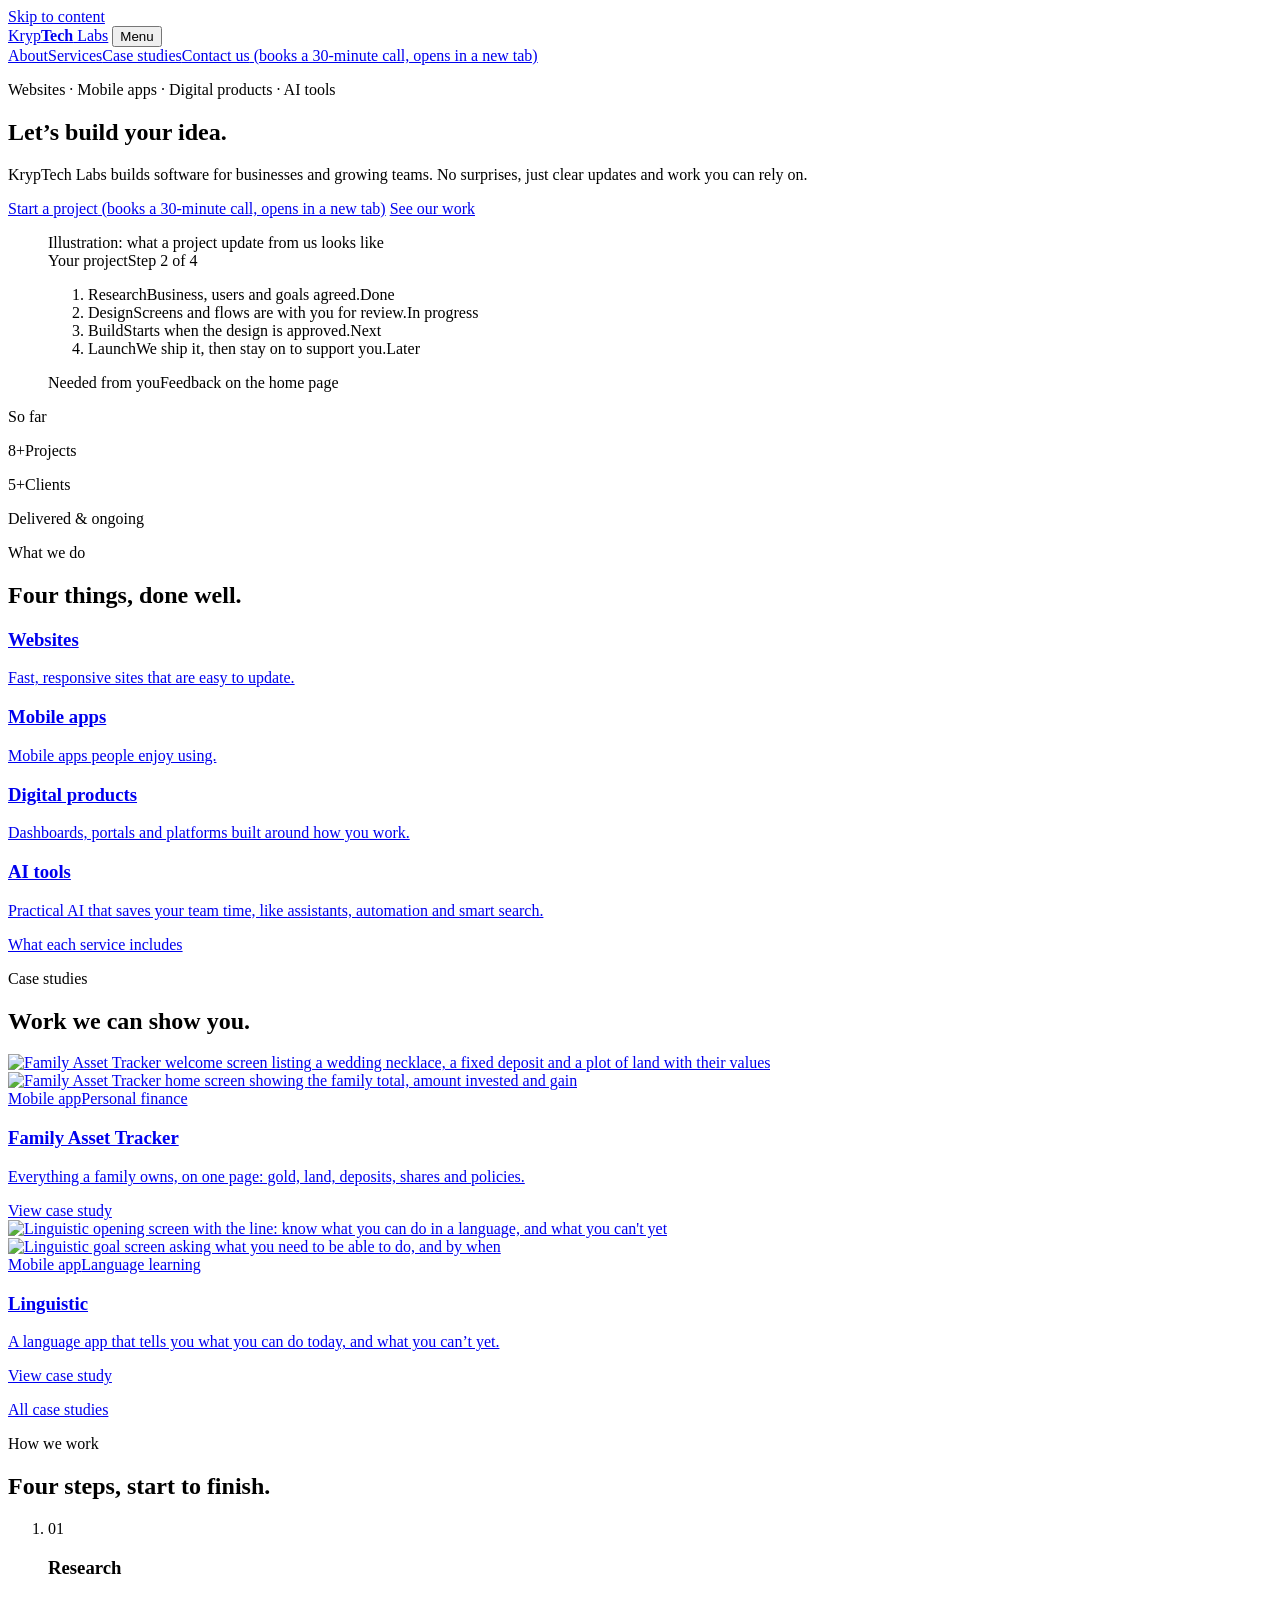
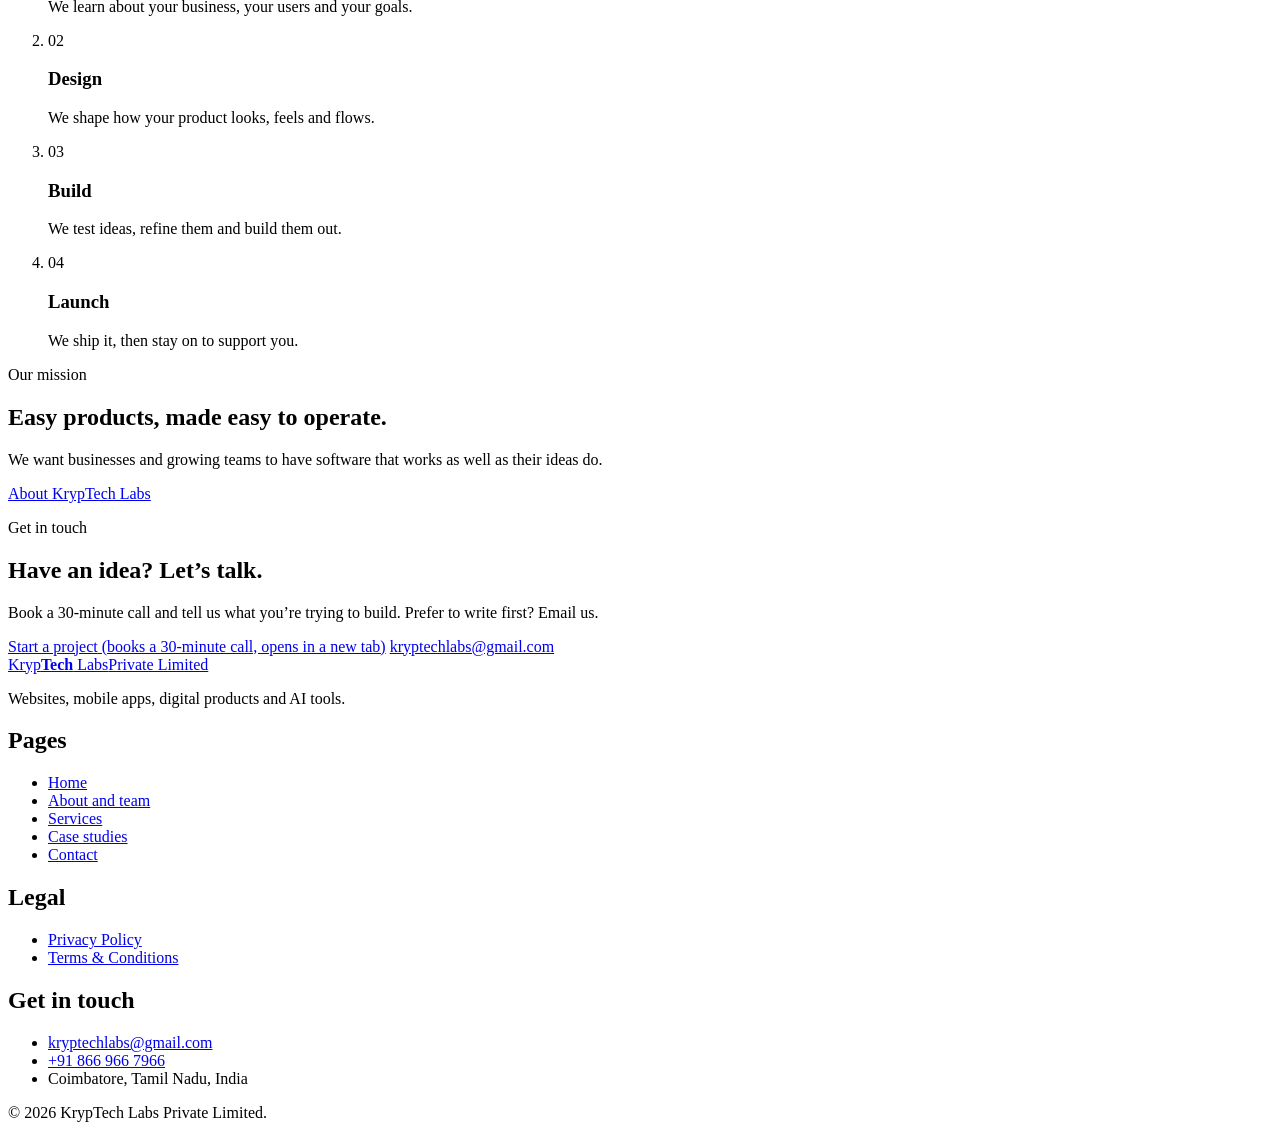
==== index.html @ 4ac68044 "KTL - V1" ====
<!doctype html>
<html lang="en">
<head>
<meta charset="utf-8">
<meta name="viewport" content="width=device-width, initial-scale=1, viewport-fit=cover">
<title>KrypTech Labs | Websites, mobile apps, digital products and AI tools</title>
<meta name="description" content="KrypTech Labs builds websites, mobile apps, digital products and AI tools for businesses and growing teams. No surprises, just clear updates and work you can rely on.">
<meta property="og:type" content="website">
<meta property="og:site_name" content="KrypTech Labs">
<meta property="og:title" content="KrypTech Labs | Websites, mobile apps, digital products and AI tools">
<meta property="og:description" content="KrypTech Labs builds websites, mobile apps, digital products and AI tools for businesses and growing teams. No surprises, just clear updates and work you can rely on.">
<meta name="theme-color" content="#26292c">
<link rel="icon" href="data:image/svg+xml,%3Csvg xmlns='http://www.w3.org/2000/svg' viewBox='0 0 32 32'%3E%3Crect width='32' height='32' fill='%2326292c'/%3E%3Cpath d='M10 7v18M22 7l-11 9 11 9' fill='none' stroke='%23f2f3f4' stroke-width='3.5'/%3E%3C/svg%3E">
<link rel="preload" href="assets/fonts/lato-900.woff2" as="font" type="font/woff2" crossorigin>
<link rel="stylesheet" href="assets/fonts.css">
<link rel="stylesheet" href="assets/styles.css">
<script>document.documentElement.classList.add('js')</script>
</head>
<body>
<a class="skip" href="#main">Skip to content</a>
<header class="site-head">
  <div class="wrap site-head__in">
    <a class="mark" href="index.html" aria-label="KrypTech Labs, home"><span class="mark__w">Kryp<b>Tech</b> Labs</span></a>
    <button class="btn btn--small menu-btn" type="button" aria-expanded="false" aria-controls="site-nav">Menu</button>
    <nav class="nav" id="site-nav" aria-label="Main"><a href="about.html">About</a><a href="services.html">Services</a><a href="case-studies.html">Case studies</a><a class="btn btn--primary btn--small" href="https://cal.com/kryptech-labs/30min?user=kryptech-labs&amp;overlayCalendar=true" target="_blank" rel="noopener">Contact us<span class="vh"> (books a 30-minute call, opens in a new tab)</span></a></nav>
  </div>
</header>
<main id="main">
<section class="hero">
  <div class="wrap hero__grid">
    <div class="hero__copy">
      <p class="label">Websites &middot; Mobile apps &middot; Digital products &middot; AI tools</p>
      <h1 class="display display--xl">Let&rsquo;s build <strong>your idea.</strong></h1>
      <p class="lead">KrypTech Labs builds software for businesses and growing teams. No surprises, just clear updates and work you can rely on.</p>
      <div class="btn-row">
        <a class="btn btn--primary" href="https://cal.com/kryptech-labs/30min?user=kryptech-labs&amp;overlayCalendar=true" target="_blank" rel="noopener">Start a project<span class="vh"> (books a 30-minute call, opens in a new tab)</span></a>
        <a class="btn" href="case-studies.html">See our work</a>
      </div>
    </div>
    <figure class="update">
      <figcaption class="update__cap">Illustration: what a project update from us looks like</figcaption>
      <div class="update__head"><span>Your project</span><span>Step 2 of 4</span></div>
      <ol class="rail">
        <li class="is-done"><span class="rail__dot" aria-hidden="true"></span><span><span class="rail__t">Research</span><span class="rail__d">Business, users and goals agreed.</span></span><span class="rail__s">Done</span></li>
        <li class="is-now"><span class="rail__dot" aria-hidden="true"></span><span><span class="rail__t">Design</span><span class="rail__d">Screens and flows are with you for review.</span></span><span class="rail__s">In progress</span></li>
        <li><span class="rail__dot" aria-hidden="true"></span><span><span class="rail__t">Build</span><span class="rail__d">Starts when the design is approved.</span></span><span class="rail__s">Next</span></li>
        <li><span class="rail__dot" aria-hidden="true"></span><span><span class="rail__t">Launch</span><span class="rail__d">We ship it, then stay on to support you.</span></span><span class="rail__s">Later</span></li>
      </ol>
      <div class="update__foot"><span>Needed from you</span><span>Feedback on the home page</span></div>
    </figure>
  </div>
</section>

<section class="band band--tight band--rule">
  <div class="wrap sec">
    <p class="label">So far</p>
    <div class="stats">
      <p class="stat"><span class="stat__n">8+</span><span class="label">Projects</span></p>
      <p class="stat"><span class="stat__n">5+</span><span class="label">Clients</span></p>
      <p class="tag">Delivered &amp; ongoing</p>
    </div>
  </div>
</section>

<section class="band band--rule">
  <div class="wrap sec">
    <p class="label">What we do</p>
    <div class="sec__body">
      <h2 class="display display--lg">Four things, <strong>done well.</strong></h2>
      <div class="rows">
        <a class="row" href="services.html#websites"><h3 class="h3">Websites</h3><p>Fast, responsive sites that are easy to update.</p></a>
        <a class="row" href="services.html#mobile-apps"><h3 class="h3">Mobile apps</h3><p>Mobile apps people enjoy using.</p></a>
        <a class="row" href="services.html#digital-products"><h3 class="h3">Digital products</h3><p>Dashboards, portals and platforms built around how you work.</p></a>
        <a class="row" href="services.html#ai-tools"><h3 class="h3">AI tools</h3><p>Practical AI that saves your team time, like assistants, automation and smart search.</p></a>
      </div>
      <p><a class="arrow-link" href="services.html">What each service includes</a></p>
    </div>
  </div>
</section>

<section class="band band--rule">
  <div class="wrap sec">
    <p class="label">Case studies</p>
    <div class="sec__body">
      <h2 class="display display--lg">Work we can <strong>show you.</strong></h2>
      <div class="tiles"><a class="tile" href="case-study-family-asset-tracker.html">
          <div class="stage"><div class="phone"><img src="assets/img/asset-tracker-welcome.jpg" alt="Family Asset Tracker welcome screen listing a wedding necklace, a fixed deposit and a plot of land with their values" width="600" height="1298" loading="lazy" decoding="async"></div><div class="phone"><img src="assets/img/asset-tracker-home.jpg" alt="Family Asset Tracker home screen showing the family total, amount invested and gain" width="600" height="1298" loading="lazy" decoding="async"></div></div>
          <div class="tile__body">
            <div class="chips"><span class="chip">Mobile app</span><span class="chip">Personal finance</span></div>
            <h3 class="h3">Family Asset Tracker</h3>
            <p class="muted">Everything a family owns, on one page: gold, land, deposits, shares and policies.</p>
            <span class="arrow-link">View case study</span>
          </div>
        </a><a class="tile" href="case-study-linguistic.html">
          <div class="stage"><div class="phone"><img src="assets/img/linguistic-start.jpg" alt="Linguistic opening screen with the line: know what you can do in a language, and what you can't yet" width="600" height="1301" loading="lazy" decoding="async"></div><div class="phone"><img src="assets/img/linguistic-goal.jpg" alt="Linguistic goal screen asking what you need to be able to do, and by when" width="600" height="1314" loading="lazy" decoding="async"></div></div>
          <div class="tile__body">
            <div class="chips"><span class="chip">Mobile app</span><span class="chip">Language learning</span></div>
            <h3 class="h3">Linguistic</h3>
            <p class="muted">A language app that tells you what you can do today, and what you can&rsquo;t yet.</p>
            <span class="arrow-link">View case study</span>
          </div>
        </a></div>
      <p><a class="arrow-link" href="case-studies.html">All case studies</a></p>
    </div>
  </div>
</section>

<section class="band band--ink">
  <div class="wrap sec">
    <p class="label">How we work</p>
    <div class="sec__body">
      <h2 class="display display--lg">Four steps, <strong>start to finish.</strong></h2>
      <ol class="steps">
        <li class="step"><span class="step__n" aria-hidden="true">01</span><h3 class="h3">Research</h3><p>We learn about your business, your users and your goals.</p></li>
        <li class="step"><span class="step__n" aria-hidden="true">02</span><h3 class="h3">Design</h3><p>We shape how your product looks, feels and flows.</p></li>
        <li class="step"><span class="step__n" aria-hidden="true">03</span><h3 class="h3">Build</h3><p>We test ideas, refine them and build them out.</p></li>
        <li class="step"><span class="step__n" aria-hidden="true">04</span><h3 class="h3">Launch</h3><p>We ship it, then stay on to support you.</p></li>
      </ol>
    </div>
  </div>
</section>

<section class="band">
  <div class="wrap sec">
    <p class="label">Our mission</p>
    <div class="sec__body">
      <h2 class="display display--lg">Easy products, <strong>made easy to operate.</strong></h2>
      <p class="lead">We want businesses and growing teams to have software that works as well as their ideas do.</p>
      <p><a class="arrow-link" href="about.html">About KrypTech Labs</a></p>
    </div>
  </div>
</section>

<section class="band band--ink">
  <div class="wrap sec">
    <p class="label">Get in touch</p>
    <div class="cta">
      <h2 class="display display--lg">Have an idea? <strong>Let&rsquo;s talk.</strong></h2>
      <div class="cta__side">
        <p>Book a 30-minute call and tell us what you&rsquo;re trying to build. Prefer to write first? Email us.</p>
        <div class="btn-row">
          <a class="btn btn--primary" href="https://cal.com/kryptech-labs/30min?user=kryptech-labs&amp;overlayCalendar=true" target="_blank" rel="noopener">Start a project<span class="vh"> (books a 30-minute call, opens in a new tab)</span></a>
          <a class="btn" href="mailto:kryptechlabs@gmail.com">kryptechlabs@gmail.com</a>
        </div>
      </div>
    </div>
  </div>
</section>
</main>
<footer class="site-foot">
  <div class="wrap">
    <div class="site-foot__in">
      <div>
        <a class="mark" href="index.html" aria-label="KrypTech Labs, home"><span class="mark__w">Kryp<b>Tech</b> Labs</span><span class="mark__s">Private Limited</span></a>
        <p class="muted">Websites, mobile apps, digital products and AI tools.</p>
      </div>
      <nav aria-label="Pages">
        <h2>Pages</h2>
        <ul>
          <li><a href="index.html">Home</a></li>
          <li><a href="about.html">About and team</a></li>
          <li><a href="services.html">Services</a></li>
          <li><a href="case-studies.html">Case studies</a></li>
          <li><a href="contact.html">Contact</a></li>
        </ul>
      </nav>
      <nav aria-label="Legal">
        <h2>Legal</h2>
        <ul>
          <li><a href="privacy-policy.html">Privacy Policy</a></li>
          <li><a href="terms.html">Terms &amp; Conditions</a></li>
        </ul>
      </nav>
      <div>
        <h2>Get in touch</h2>
        <ul>
          <li><a href="mailto:kryptechlabs@gmail.com">kryptechlabs@gmail.com</a></li>
          <li><a href="tel:+918669667966">+91 866 966 7966</a></li>
          <li>Coimbatore, Tamil Nadu, India</li>
        </ul>
      </div>
    </div>
    <p class="site-foot__legal">&copy; 2026 KrypTech Labs Private Limited.</p>
  </div>
</footer>
<script src="assets/site.js" defer></script>
</body>
</html>
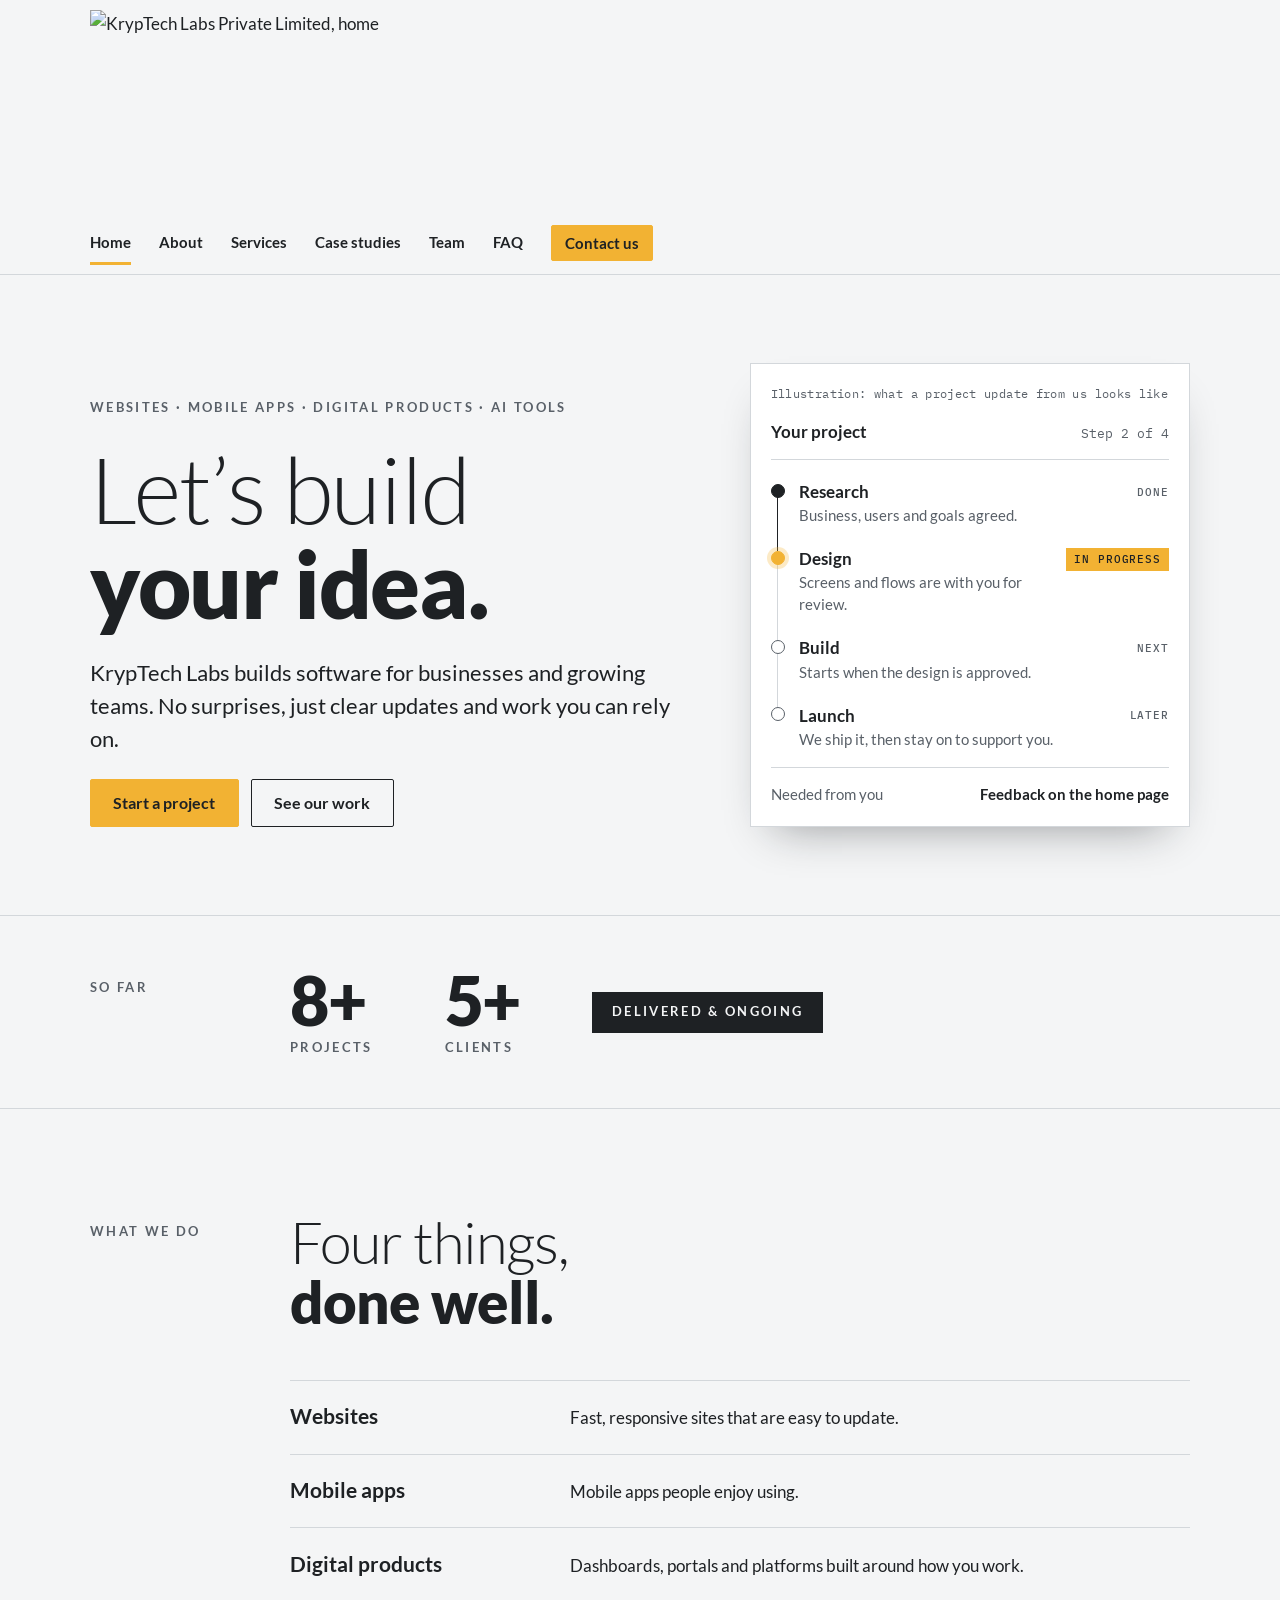
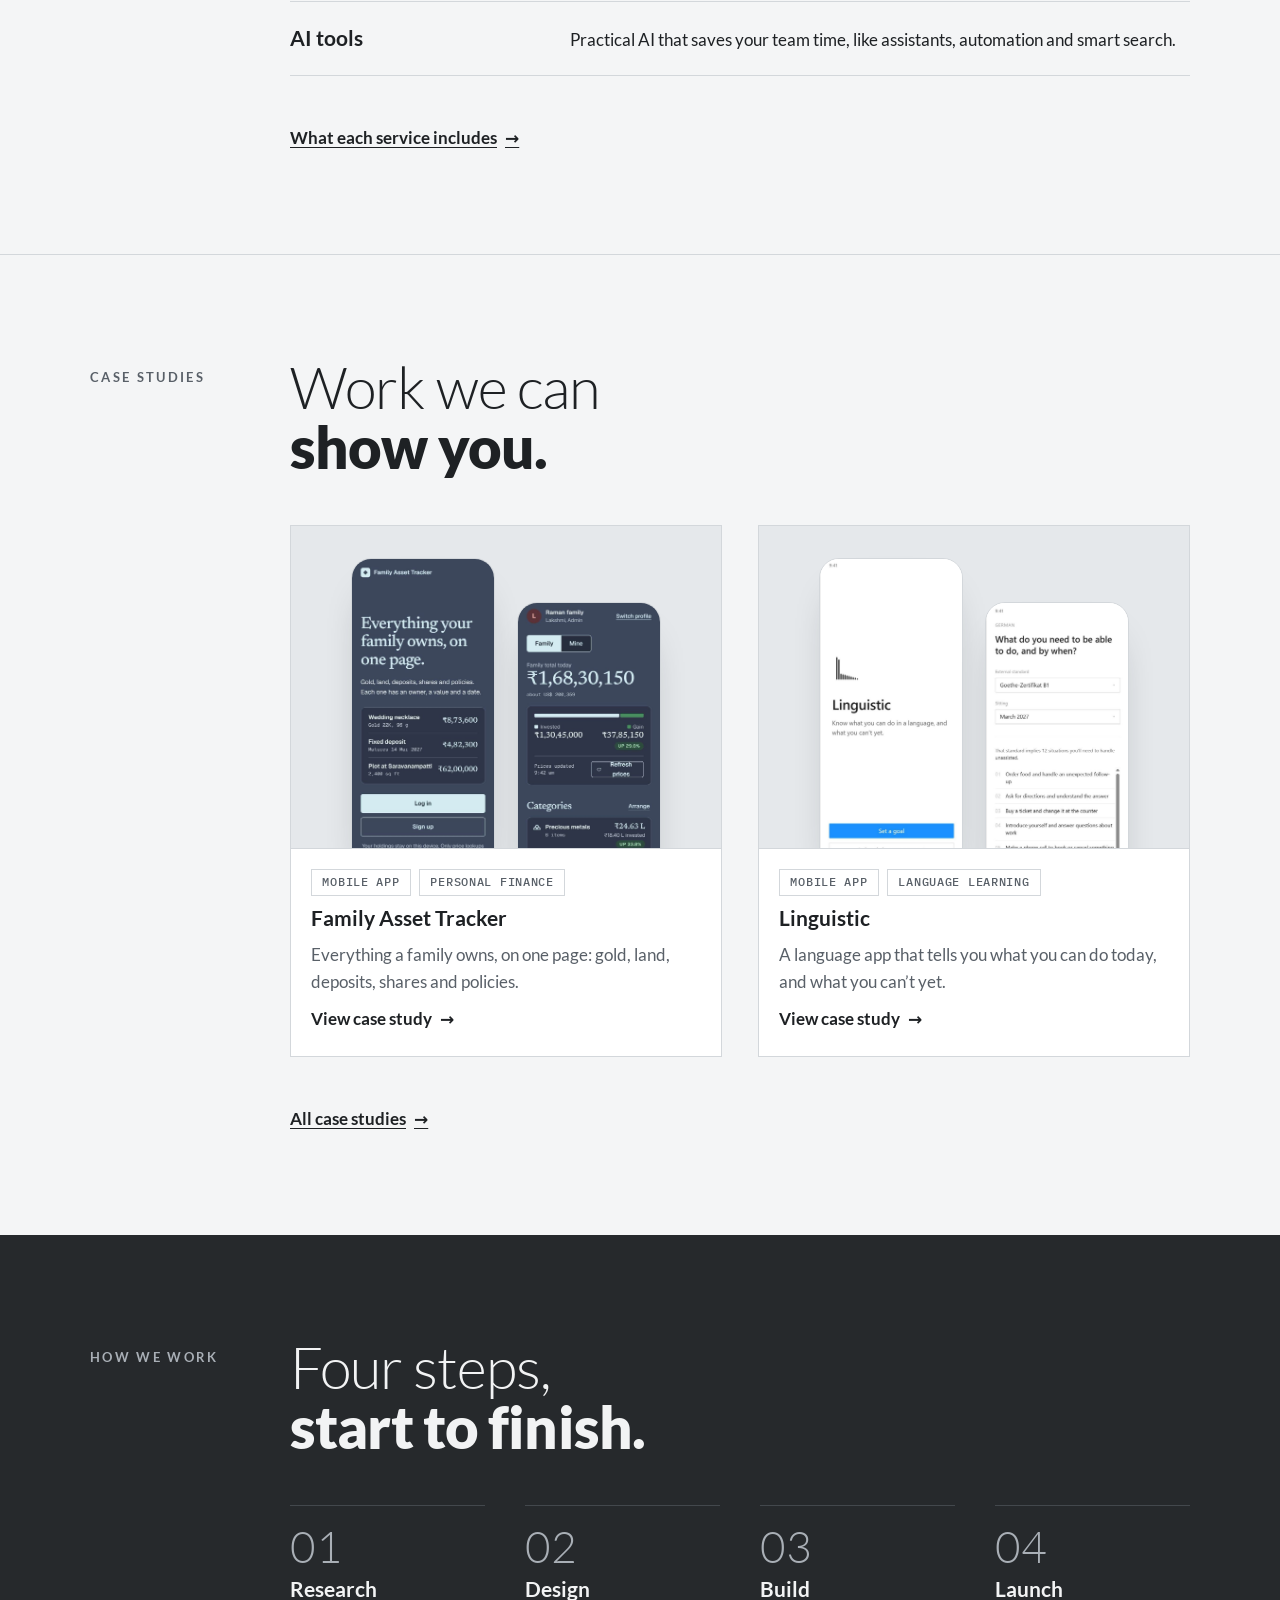
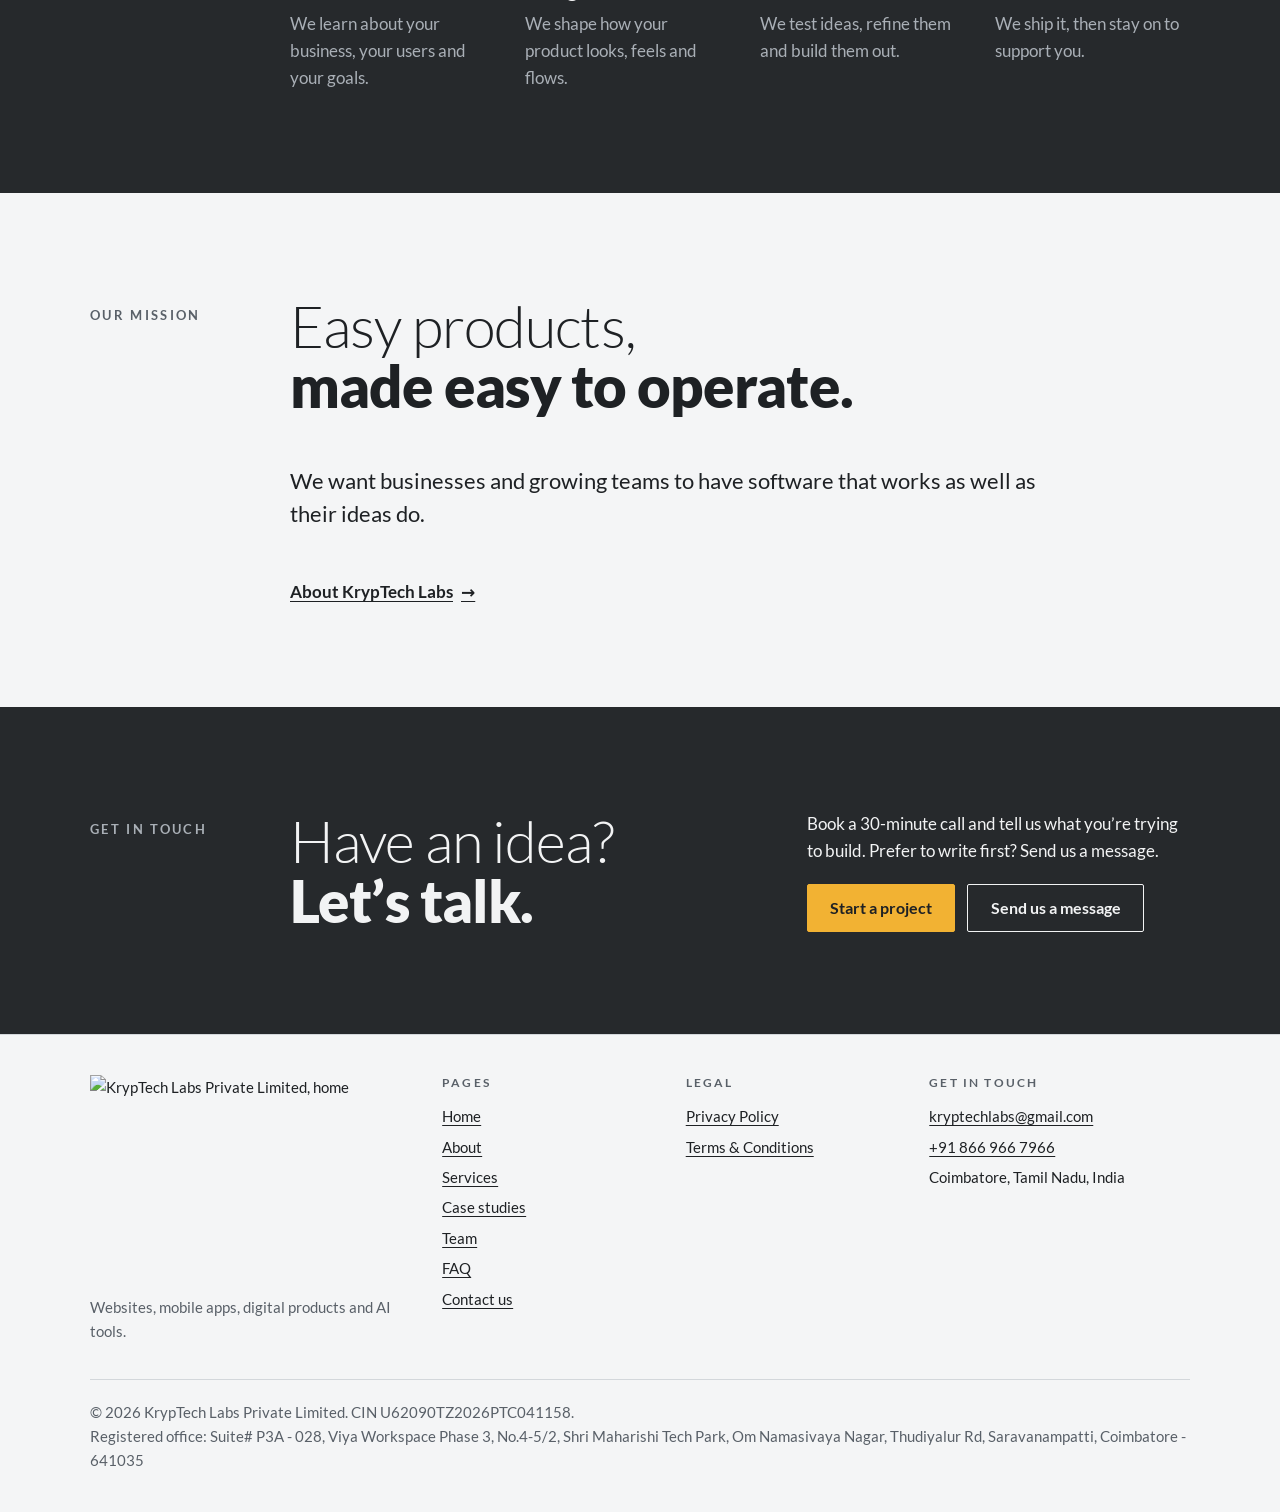
==== commit bbe5b86f: "Add files via upload" ====
--- a/index.html
+++ b/index.html
@@ -9,8 +9,9 @@
 <meta property="og:site_name" content="KrypTech Labs">
 <meta property="og:title" content="KrypTech Labs | Websites, mobile apps, digital products and AI tools">
 <meta property="og:description" content="KrypTech Labs builds websites, mobile apps, digital products and AI tools for businesses and growing teams. No surprises, just clear updates and work you can rely on.">
-<meta name="theme-color" content="#26292c">
-<link rel="icon" href="data:image/svg+xml,%3Csvg xmlns='http://www.w3.org/2000/svg' viewBox='0 0 32 32'%3E%3Crect width='32' height='32' fill='%2326292c'/%3E%3Cpath d='M10 7v18M22 7l-11 9 11 9' fill='none' stroke='%23f2f3f4' stroke-width='3.5'/%3E%3C/svg%3E">
+<meta name="theme-color" content="#14181a">
+<link rel="icon" href="data:image/svg+xml,%3Csvg xmlns='http://www.w3.org/2000/svg' viewBox='-12.9 -94.4 110 110'%3E%3Crect x='-12.9' y='-94.4' width='110' height='110' fill='%2314181A'/%3E%3Cpath fill='%23FFFFFF' d='M21.28 -44.27H25.3Q27.39 -44.27 28.62 -44.79Q29.86 -45.32 30.96 -46.58L57.2 -76.28Q58.41 -77.66 59.53 -78.23Q60.66 -78.81 62.42 -78.81H71.5L41.47 -44.88Q40.31 -43.61 39.29 -42.73Q38.28 -41.85 37.12 -41.30Q38.66 -40.81 39.82 -39.82Q40.97 -38.83 42.24 -37.34L73.59 0.0H64.35Q63.30 0.0 62.59 -0.16Q61.87 -0.33 61.35 -0.60Q60.83 -0.88 60.39 -1.32Q59.95 -1.76 59.51 -2.25L32.28 -33.55Q31.68 -34.21 31.15 -34.67Q30.63 -35.14 29.94 -35.47Q29.26 -35.80 28.35 -35.94Q27.44 -36.08 26.12 -36.08H21.28V0.0H10.67V-78.81H21.28Z'/%3E%3C/svg%3E">
+
 <link rel="preload" href="assets/fonts/lato-900.woff2" as="font" type="font/woff2" crossorigin>
 <link rel="stylesheet" href="assets/fonts.css">
 <link rel="stylesheet" href="assets/styles.css">
@@ -18,11 +19,11 @@
 </head>
 <body>
 <a class="skip" href="#main">Skip to content</a>
-<header class="site-head">
+<header class="site-head on-brand">
   <div class="wrap site-head__in">
-    <a class="mark" href="index.html" aria-label="KrypTech Labs, home"><span class="mark__w">Kryp<b>Tech</b> Labs</span></a>
+    <a class="mark" href="index.html"><img src="assets/img/logo.svg" width="1371" height="204" alt="KrypTech Labs Private Limited, home"></a>
     <button class="btn btn--small menu-btn" type="button" aria-expanded="false" aria-controls="site-nav">Menu</button>
-    <nav class="nav" id="site-nav" aria-label="Main"><a href="about.html">About</a><a href="services.html">Services</a><a href="case-studies.html">Case studies</a><a class="btn btn--primary btn--small" href="https://cal.com/kryptech-labs/30min?user=kryptech-labs&amp;overlayCalendar=true" target="_blank" rel="noopener">Contact us<span class="vh"> (books a 30-minute call, opens in a new tab)</span></a></nav>
+    <nav class="nav" id="site-nav" aria-label="Main"><a href="index.html" aria-current="page">Home</a><a href="about.html">About</a><a href="services.html">Services</a><a href="case-studies.html">Case studies</a><a href="team.html">Team</a><a href="faq.html">FAQ</a><a class="btn btn--primary btn--small" href="contact.html">Contact us</a></nav>
   </div>
 </header>
 <main id="main">
@@ -137,31 +138,33 @@
     <div class="cta">
       <h2 class="display display--lg">Have an idea? <strong>Let&rsquo;s talk.</strong></h2>
       <div class="cta__side">
-        <p>Book a 30-minute call and tell us what you&rsquo;re trying to build. Prefer to write first? Email us.</p>
+        <p>Book a 30-minute call and tell us what you&rsquo;re trying to build. Prefer to write first? Send us a message.</p>
         <div class="btn-row">
           <a class="btn btn--primary" href="https://cal.com/kryptech-labs/30min?user=kryptech-labs&amp;overlayCalendar=true" target="_blank" rel="noopener">Start a project<span class="vh"> (books a 30-minute call, opens in a new tab)</span></a>
-          <a class="btn" href="mailto:kryptechlabs@gmail.com">kryptechlabs@gmail.com</a>
+          <a class="btn" href="contact.html">Send us a message</a>
         </div>
       </div>
     </div>
   </div>
 </section>
 </main>
-<footer class="site-foot">
+<footer class="site-foot on-brand">
   <div class="wrap">
     <div class="site-foot__in">
       <div>
-        <a class="mark" href="index.html" aria-label="KrypTech Labs, home"><span class="mark__w">Kryp<b>Tech</b> Labs</span><span class="mark__s">Private Limited</span></a>
+        <a class="mark" href="index.html"><img src="assets/img/logo.svg" width="1371" height="204" alt="KrypTech Labs Private Limited, home"></a>
         <p class="muted">Websites, mobile apps, digital products and AI tools.</p>
       </div>
       <nav aria-label="Pages">
         <h2>Pages</h2>
         <ul>
           <li><a href="index.html">Home</a></li>
-          <li><a href="about.html">About and team</a></li>
+          <li><a href="about.html">About</a></li>
           <li><a href="services.html">Services</a></li>
           <li><a href="case-studies.html">Case studies</a></li>
-          <li><a href="contact.html">Contact</a></li>
+          <li><a href="team.html">Team</a></li>
+          <li><a href="faq.html">FAQ</a></li>
+          <li><a href="contact.html">Contact us</a></li>
         </ul>
       </nav>
       <nav aria-label="Legal">
@@ -180,7 +183,7 @@
         </ul>
       </div>
     </div>
-    <p class="site-foot__legal">&copy; 2026 KrypTech Labs Private Limited.</p>
+    <div class="site-foot__legal"><p>&copy; 2026 KrypTech Labs Private Limited. CIN U62090TZ2026PTC041158.</p><p>Registered office: Suite# P3A - 028, Viya Workspace Phase 3, No.4-5/2, Shri Maharishi Tech Park, Om Namasivaya Nagar, Thudiyalur Rd, Saravanampatti, Coimbatore - 641035</p></div>
   </div>
 </footer>
 <script src="assets/site.js" defer></script>
--- a/assets/fonts.css
+++ b/assets/fonts.css
@@ -0,0 +1,7 @@
+/* Self-hosted fonts (SIL Open Font License). No requests to Google from the live site. */
+@font-face { font-family: "Lato"; font-style: normal; font-weight: 300; font-display: swap; src: url("fonts/lato-300.woff2") format("woff2"); }
+@font-face { font-family: "Lato"; font-style: normal; font-weight: 400; font-display: swap; src: url("fonts/lato-400.woff2") format("woff2"); }
+@font-face { font-family: "Lato"; font-style: normal; font-weight: 700; font-display: swap; src: url("fonts/lato-700.woff2") format("woff2"); }
+@font-face { font-family: "Lato"; font-style: normal; font-weight: 900; font-display: swap; src: url("fonts/lato-900.woff2") format("woff2"); }
+@font-face { font-family: "IBM Plex Mono"; font-style: normal; font-weight: 400; font-display: swap; src: url("fonts/plex-mono-400.woff2") format("woff2"); }
+@font-face { font-family: "IBM Plex Mono"; font-style: normal; font-weight: 500; font-display: swap; src: url("fonts/plex-mono-500.woff2") format("woff2"); }
--- a/assets/styles.css
+++ b/assets/styles.css
@@ -0,0 +1,511 @@
+/* KrypTech Labs
+   Layout: a label rail on the left, content on the right, as in the brochure.
+   Paper sections alternate with charcoal bands. One amber marker is reserved
+   for "where the project stands" and for the primary action. */
+
+:root {
+  color-scheme: light;
+
+  /* Color */
+  --bg: #f4f5f6;
+  --surface: #ffffff;
+  --stage: #e5e8eb;
+  --fg: #1e2124;
+  --muted: #596068;
+  --line: #d3d7db;
+  --ink: #26292c;
+  --ink-fg: #f2f3f4;
+  --ink-muted: #a9afb6;
+  --ink-line: #43484d;
+  --ink-surface: #2f3337;
+  --accent: #f2b233;
+  --accent-fg: #1e2124;
+  --danger: #a3262c;
+  --shadow: 0 22px 44px -24px rgb(20 24 28 / 0.45);
+
+  /* Type */
+  --font-display: "Lato", "Segoe UI", system-ui, -apple-system, "Helvetica Neue", Arial, sans-serif;
+  --font-body: "Lato", "Segoe UI", system-ui, -apple-system, "Helvetica Neue", Arial, sans-serif;
+  --font-mono: "IBM Plex Mono", ui-monospace, "SFMono-Regular", Menlo, Consolas, monospace;
+
+  /* Space */
+  --gutter: clamp(16px, 4vw, 40px);
+  --max: 1180px;
+  --band: clamp(3.5rem, 8vw, 6.5rem);
+}
+
+@media (prefers-color-scheme: dark) {
+  :root:not([data-theme="light"]) {
+    color-scheme: dark;
+    --bg: #1a1c1f;
+    --surface: #23262a;
+    --stage: #131517;
+    --fg: #eef0f1;
+    --muted: #a3a9b0;
+    --line: #393d42;
+    --ink: #2a2e32;
+    --ink-fg: #f2f3f4;
+    --ink-muted: #adb3ba;
+    --ink-line: #474c52;
+    --ink-surface: #33383d;
+    --accent: #f2b233;
+    --accent-fg: #1a1c1f;
+    --danger: #ff9d96;
+    --shadow: 0 22px 44px -24px rgb(0 0 0 / 0.8);
+  }
+}
+
+:root[data-theme="dark"] {
+  color-scheme: dark;
+  --bg: #1a1c1f;
+  --surface: #23262a;
+  --stage: #131517;
+  --fg: #eef0f1;
+  --muted: #a3a9b0;
+  --line: #393d42;
+  --ink: #2a2e32;
+  --ink-fg: #f2f3f4;
+  --ink-muted: #adb3ba;
+  --ink-line: #474c52;
+  --ink-surface: #33383d;
+  --accent: #f2b233;
+  --accent-fg: #1a1c1f;
+  --danger: #ff9d96;
+  --shadow: 0 22px 44px -24px rgb(0 0 0 / 0.8);
+}
+
+/* ---------- Base ---------- */
+
+*, *::before, *::after { box-sizing: border-box; }
+
+html { -webkit-text-size-adjust: 100%; }
+
+body {
+  margin: 0;
+  background: var(--bg);
+  color: var(--fg);
+  font: 400 1.0625rem/1.6 var(--font-body);
+  -webkit-font-smoothing: antialiased;
+  overflow-wrap: break-word;
+}
+
+[hidden] { display: none !important; }
+
+img { max-width: 100%; height: auto; display: block; }
+
+a { color: inherit; text-underline-offset: 0.2em; text-decoration-thickness: 1px; }
+a:hover { text-decoration-thickness: 2px; }
+
+:focus-visible { outline: 2px solid var(--fg); outline-offset: 3px; }
+
+h1, h2, h3, p, ul, ol, dl, dd, figure { margin: 0; }
+ul, ol { padding: 0; list-style: none; }
+
+.wrap { max-width: var(--max); margin-inline: auto; padding-inline: var(--gutter); }
+
+.skip {
+  position: absolute; left: var(--gutter); top: -4rem; z-index: 20;
+  background: var(--fg); color: var(--bg); padding: 0.6rem 1rem; font-weight: 700;
+}
+.skip:focus { top: 0.5rem; }
+
+.vh {
+  position: absolute; width: 1px; height: 1px; overflow: hidden;
+  clip-path: inset(50%); white-space: nowrap;
+}
+
+/* ---------- Type ---------- */
+
+.display {
+  font-family: var(--font-display);
+  font-weight: 300;
+  line-height: 1.04;
+  letter-spacing: -0.015em;
+  text-wrap: balance;
+}
+.display strong { display: block; font-weight: 900; }
+.display--xl { font-size: clamp(2.75rem, 8.4vw, 5.75rem); }
+.display--lg { font-size: clamp(2.1rem, 5.2vw, 3.6rem); }
+.display--md { font-size: clamp(1.75rem, 3.6vw, 2.5rem); }
+
+.label {
+  font: 700 0.8125rem/1.4 var(--font-body);
+  letter-spacing: 0.18em;
+  text-transform: uppercase;
+  color: var(--muted);
+}
+
+.lead { font-size: clamp(1.15rem, 1.9vw, 1.375rem); line-height: 1.5; max-width: 34em; }
+.prose { max-width: 38em; }
+.prose > * + * { margin-top: 1em; }
+.muted { color: var(--muted); }
+.mono { font-family: var(--font-mono); font-size: 0.8125rem; letter-spacing: 0.02em; }
+
+.h3 { font: 700 1.3rem/1.25 var(--font-body); }
+
+/* ---------- Buttons ---------- */
+
+.btn {
+  display: inline-flex; align-items: center; justify-content: center; gap: 0.6rem;
+  min-height: 3rem; padding: 0.7rem 1.4rem;
+  border: 1.5px solid var(--fg); border-radius: 2px;
+  background: transparent; color: var(--fg);
+  font: 700 1rem/1.2 var(--font-body); text-decoration: none; cursor: pointer;
+  transition: background-color 0.15s ease, color 0.15s ease, border-color 0.15s ease;
+}
+.btn:hover { background: var(--fg); color: var(--bg); }
+.btn--primary { background: var(--accent); border-color: var(--accent); color: var(--accent-fg); }
+.btn--primary:hover { background: var(--fg); border-color: var(--fg); color: var(--bg); }
+.btn--small { min-height: 2.25rem; padding: 0.35rem 0.8rem; font-size: 0.875rem; }
+.btn-row { display: flex; flex-wrap: wrap; gap: 0.75rem; }
+
+.arrow-link { font-weight: 700; display: inline-flex; gap: 0.5rem; align-items: baseline; }
+.arrow-link::after { content: "\2192"; transition: transform 0.15s ease; }
+.arrow-link:hover::after { transform: translateX(4px); }
+
+/* ---------- Header ---------- */
+
+.site-head {
+  position: sticky; top: env(safe-area-inset-top, 0px); z-index: 10;
+  background: var(--bg); border-bottom: 1px solid var(--line);
+}
+.site-head__in {
+  display: flex; align-items: center; justify-content: space-between; flex-wrap: wrap;
+  gap: 0.5rem 1.5rem; min-height: 4.25rem; padding-block: 0.6rem;
+}
+
+.mark { text-decoration: none; display: inline-flex; flex-direction: column; gap: 0.3rem; }
+.mark__w {
+  font: 300 1rem/1 var(--font-display); letter-spacing: 0.34em; text-transform: uppercase;
+  white-space: nowrap;
+}
+.mark__w b { font-weight: 900; }
+.mark__s { font: 400 0.5625rem/1 var(--font-body); letter-spacing: 0.42em; text-transform: uppercase; color: var(--muted); }
+
+.menu-btn { display: none; }
+
+.nav { display: flex; flex-wrap: wrap; align-items: center; gap: 0.25rem 1.75rem; }
+.nav a { font-weight: 700; font-size: 0.9375rem; text-decoration: none; padding-block: 0.5rem; }
+.nav a:not(.btn) { border-bottom: 3px solid transparent; }
+.nav a:not(.btn):hover { border-bottom-color: var(--line); }
+.nav a[aria-current="page"]:not(.btn) { border-bottom-color: var(--accent); }
+
+@media (max-width: 47.99em) {
+  .js .menu-btn { display: inline-flex; }
+  .js .nav { display: none; }
+  .js .nav.is-open { display: flex; }
+  .nav {
+    flex-basis: 100%; flex-direction: column; align-items: stretch; gap: 0;
+    padding-bottom: 0.75rem;
+  }
+  .nav a:not(.btn) { padding-block: 0.85rem; border-bottom: 1px solid var(--line); }
+  .nav a[aria-current="page"]:not(.btn) { border-bottom: 3px solid var(--accent); }
+  .nav .btn { margin-top: 0.9rem; }
+}
+
+/* ---------- Bands and section grid ---------- */
+
+.band { padding-block: var(--band); }
+.band--tight { padding-block: clamp(2rem, 5vw, 3.25rem); }
+.band--rule { border-top: 1px solid var(--line); }
+.band--ink {
+  background: var(--ink); color: var(--ink-fg);
+  --fg: var(--ink-fg); --muted: var(--ink-muted); --line: var(--ink-line);
+  --surface: var(--ink-surface); --bg: var(--ink);
+}
+
+.sec { display: grid; gap: 1.25rem 3rem; }
+.sec > * { min-width: 0; }
+.sec__body { display: grid; gap: clamp(1.75rem, 4vw, 3rem); }
+.sec__body > * { min-width: 0; }
+@media (min-width: 60em) {
+  .sec { grid-template-columns: 9.5rem minmax(0, 1fr); }
+  .sec > .label { padding-top: 0.65rem; }
+}
+
+.stack { display: grid; gap: 1.25rem; justify-items: start; }
+.stack > * { min-width: 0; }
+
+/* ---------- Hero ---------- */
+
+.hero { padding-block: clamp(2.75rem, 7vw, 5.5rem); }
+.hero__grid { display: grid; gap: clamp(2rem, 5vw, 4rem); align-items: end; }
+.hero__grid > * { min-width: 0; }
+.hero__copy { display: grid; gap: 1.5rem; justify-items: start; }
+@media (min-width: 60em) {
+  .hero__grid { grid-template-columns: minmax(0, 1.15fr) minmax(0, 0.85fr); }
+}
+
+.page-hero { padding-block: clamp(2.75rem, 7vw, 5rem) clamp(2.5rem, 6vw, 4rem); }
+
+/* Project update illustration */
+.update {
+  background: var(--surface); border: 1px solid var(--line);
+  padding: 1.25rem; box-shadow: var(--shadow);
+}
+.update__cap { font-family: var(--font-mono); font-size: 0.75rem; color: var(--muted); letter-spacing: 0.03em; }
+.update__head {
+  display: flex; justify-content: space-between; align-items: baseline; gap: 1rem;
+  margin-top: 0.9rem; padding-bottom: 0.9rem; border-bottom: 1px solid var(--line);
+  font-weight: 700;
+}
+.update__head span:last-child { font: 400 0.8125rem/1.4 var(--font-mono); color: var(--muted); white-space: nowrap; }
+
+.rail { padding-top: 1.1rem; }
+.rail li {
+  position: relative; display: grid; grid-template-columns: 0.875rem minmax(0, 1fr) auto;
+  gap: 0 0.9rem; align-items: start; padding-bottom: 1.15rem;
+}
+.rail li:last-child { padding-bottom: 0.4rem; }
+.rail li:not(:last-child)::after {
+  content: ""; position: absolute; left: calc(0.4375rem - 0.75px); top: 1.2rem; bottom: -0.35rem;
+  width: 1.5px; background: var(--line);
+}
+.rail li.is-done:not(:last-child)::after { background: var(--fg); }
+.rail__dot {
+  width: 0.875rem; height: 0.875rem; margin-top: 0.35rem; border-radius: 50%;
+  border: 1.5px solid var(--muted); background: var(--surface); position: relative; z-index: 1;
+}
+.is-done .rail__dot { background: var(--fg); border-color: var(--fg); }
+.is-now .rail__dot {
+  background: var(--accent); border-color: var(--accent);
+  box-shadow: 0 0 0 4px color-mix(in srgb, var(--accent) 28%, transparent);
+}
+.rail__t { font-weight: 700; display: block; }
+.rail__d { display: block; font-size: 0.9375rem; line-height: 1.45; color: var(--muted); }
+.rail__s {
+  font: 500 0.6875rem/1 var(--font-mono); letter-spacing: 0.08em; text-transform: uppercase;
+  color: var(--muted); padding: 0.4rem 0; margin-top: 0.15rem; white-space: nowrap;
+}
+.is-now .rail__s { background: var(--accent); color: var(--accent-fg); padding-inline: 0.5rem; }
+.update__foot {
+  display: flex; flex-wrap: wrap; justify-content: space-between; gap: 0.25rem 1rem;
+  margin-top: 0.6rem; padding-top: 0.9rem; border-top: 1px solid var(--line); font-size: 0.9375rem;
+}
+.update__foot span:first-child { color: var(--muted); }
+.update__foot span:last-child { font-weight: 700; }
+
+@media (prefers-reduced-motion: no-preference) {
+  .is-now .rail__dot { animation: pulse 2.4s ease-in-out 0.6s 3; }
+  @keyframes pulse {
+    0%, 100% { box-shadow: 0 0 0 4px color-mix(in srgb, var(--accent) 28%, transparent); }
+    50% { box-shadow: 0 0 0 9px color-mix(in srgb, var(--accent) 0%, transparent); }
+  }
+}
+
+/* ---------- Stats ---------- */
+
+.stats { display: flex; flex-wrap: wrap; align-items: center; gap: 1.5rem clamp(2rem, 6vw, 4.5rem); }
+.stat { display: grid; gap: 0.35rem; }
+.stat__n { font: 900 clamp(2.75rem, 7vw, 4.25rem)/0.95 var(--font-display); letter-spacing: -0.02em; font-variant-numeric: tabular-nums; }
+.tag {
+  display: inline-block; background: var(--fg); color: var(--bg); padding: 0.8rem 1.25rem;
+  font: 700 0.8125rem/1.2 var(--font-body); letter-spacing: 0.18em; text-transform: uppercase;
+}
+
+/* ---------- Ruled rows (services, decisions) ---------- */
+
+.rows { border-bottom: 1px solid var(--line); }
+.row {
+  display: grid; gap: 0.35rem 2.5rem; padding-block: 1.4rem; border-top: 1px solid var(--line);
+}
+.row > * { min-width: 0; }
+@media (min-width: 44em) {
+  .row { grid-template-columns: minmax(0, 15rem) minmax(0, 1fr); align-items: baseline; }
+}
+.row p { max-width: 36em; }
+a.row { text-decoration: none; transition: padding-left 0.15s ease; }
+a.row:hover { padding-left: 0.5rem; }
+a.row:hover .h3 { text-decoration: underline; text-decoration-thickness: 2px; }
+
+/* ---------- Process ---------- */
+
+.steps { display: grid; gap: 2rem 2.5rem; counter-reset: step; }
+@media (min-width: 40em) { .steps { grid-template-columns: repeat(2, minmax(0, 1fr)); } }
+@media (min-width: 68em) { .steps { grid-template-columns: repeat(4, minmax(0, 1fr)); } }
+.step { display: grid; gap: 0.5rem; align-content: start; border-top: 1px solid var(--line); padding-top: 1.1rem; }
+.step__n { font: 300 2.75rem/1 var(--font-display); color: var(--muted); font-variant-numeric: tabular-nums; }
+.step p { color: var(--muted); }
+
+/* ---------- Work ---------- */
+
+.work-grid { display: grid; gap: 2.5rem 2rem; }
+.work-grid > * { min-width: 0; }
+@media (min-width: 52em) { .work-grid { grid-template-columns: repeat(2, minmax(0, 1fr)); } }
+.work-card { display: grid; gap: 1.25rem; align-content: start; text-decoration: none; }
+.work-card__body { display: grid; gap: 0.5rem; justify-items: start; }
+.work-card:hover .h3 { text-decoration: underline; text-decoration-thickness: 2px; }
+
+.stage {
+  background: var(--stage); display: flex; justify-content: center; align-items: flex-start; gap: 6%;
+  padding: 2rem 8% 0; overflow: hidden; aspect-ratio: 4 / 3; max-width: 100%;
+}
+.stage .phone { flex: 0 1 40%; }
+.stage .phone:nth-child(2) { margin-top: 12%; }
+
+.phone {
+  border-radius: 1.25rem; overflow: hidden; border: 1px solid var(--line);
+  background: var(--surface); box-shadow: var(--shadow);
+}
+.phone img { width: 100%; }
+
+.shots { display: grid; gap: 1.25rem; align-items: start; }
+.shots > * { min-width: 0; }
+@media (min-width: 44em) { .shots { grid-template-columns: repeat(3, minmax(0, 1fr)); gap: clamp(1.25rem, 3vw, 2.5rem); } }
+@media (max-width: 43.99em) {
+  .shots {
+    grid-auto-flow: column; grid-auto-columns: 66%;
+    overflow-x: auto; scroll-snap-type: x mandatory; padding-bottom: 1rem;
+    scrollbar-width: thin;
+  }
+  .shots > * { scroll-snap-align: start; }
+}
+.shot { display: grid; gap: 0.75rem; }
+.shot figcaption { font-size: 0.9375rem; line-height: 1.45; color: var(--muted); }
+
+.case { scroll-margin-top: 6rem; }
+.case__head { display: grid; gap: 1.25rem; justify-items: start; }
+.chips { display: flex; flex-wrap: wrap; gap: 0.5rem; }
+.chip {
+  border: 1px solid var(--line); padding: 0.3rem 0.65rem;
+  font: 500 0.75rem/1.3 var(--font-mono); letter-spacing: 0.06em; text-transform: uppercase; color: var(--muted);
+}
+
+/* ---------- Cards and facts ---------- */
+
+.trio { display: grid; gap: 2rem 2.5rem; }
+@media (min-width: 48em) { .trio { grid-template-columns: repeat(3, minmax(0, 1fr)); } }
+.trio > * { display: grid; gap: 0.5rem; align-content: start; border-top: 1px solid var(--line); padding-top: 1.1rem; min-width: 0; }
+.trio p { color: var(--muted); }
+
+.person { display: grid; gap: 1.5rem 2rem; align-items: start; }
+.person > * { min-width: 0; }
+@media (min-width: 40em) { .person { grid-template-columns: 7.5rem minmax(0, 1fr); } }
+.person__mono {
+  width: 7.5rem; aspect-ratio: 1; display: grid; place-items: center;
+  background: var(--ink); color: var(--ink-fg);
+  font: 300 2.5rem/1 var(--font-display); letter-spacing: 0.08em;
+}
+.person__mono b { font-weight: 900; }
+.person__body { display: grid; gap: 0.6rem; }
+.person__role { color: var(--muted); font-weight: 700; }
+
+.facts { display: grid; border-bottom: 1px solid var(--line); }
+.facts > div { display: grid; gap: 0.15rem 2.5rem; padding-block: 1rem; border-top: 1px solid var(--line); }
+@media (min-width: 40em) { .facts > div { grid-template-columns: 12rem minmax(0, 1fr); } }
+.facts dt { color: var(--muted); }
+.facts dd { font-weight: 700; }
+
+.split { display: grid; gap: 2rem 3.5rem; align-items: start; }
+.split > * { min-width: 0; }
+@media (min-width: 52em) { .split { grid-template-columns: minmax(0, 1fr) minmax(0, 1fr); } }
+
+.ticks { display: grid; gap: 0.55rem; }
+.ticks li { position: relative; padding-left: 1.5rem; }
+.ticks li::before {
+  content: ""; position: absolute; left: 0; top: 0.62em; width: 0.7rem; height: 2px; background: var(--fg);
+}
+
+.service { scroll-margin-top: 6rem; display: grid; gap: 1.5rem 3.5rem; padding-block: clamp(2rem, 5vw, 3rem); border-top: 1px solid var(--line); }
+.service > * { min-width: 0; }
+@media (min-width: 52em) { .service { grid-template-columns: minmax(0, 0.9fr) minmax(0, 1.1fr); } }
+.service__intro { display: grid; gap: 0.9rem; align-content: start; }
+.service__detail { display: grid; gap: 1.5rem; align-content: start; }
+.service__detail > div { display: grid; gap: 0.6rem; }
+.fit { background: var(--surface); border: 1px solid var(--line); padding: 1rem 1.1rem; }
+
+/* ---------- Contact ---------- */
+
+.contact-list { display: grid; gap: 1.5rem; }
+.contact-item { display: grid; gap: 0.3rem; justify-items: start; }
+.contact-item__v { font-size: clamp(1.15rem, 2.4vw, 1.5rem); font-weight: 700; overflow-wrap: anywhere; }
+.contact-item__row { display: flex; flex-wrap: wrap; align-items: center; gap: 0.5rem 1rem; }
+
+.form { display: grid; gap: 1.25rem; background: var(--surface); border: 1px solid var(--line); padding: clamp(1.25rem, 3vw, 2rem); }
+.form__pair { display: grid; gap: 1.25rem; }
+@media (min-width: 34em) { .form__pair { grid-template-columns: repeat(2, minmax(0, 1fr)); } }
+.field { display: grid; gap: 0.4rem; min-width: 0; }
+.field label { font-weight: 700; font-size: 0.9375rem; }
+.field .opt { font-weight: 400; color: var(--muted); }
+.field input, .field select, .field textarea {
+  width: 100%; min-height: 3rem; padding: 0.7rem 0.85rem;
+  border: 1px solid var(--muted); border-radius: 2px;
+  background: var(--bg); color: var(--fg); font: inherit;
+}
+.field textarea { min-height: 9rem; resize: vertical; }
+.field [aria-invalid="true"] { border-color: var(--danger); border-width: 2px; }
+.field__err { color: var(--danger); font-size: 0.9375rem; font-weight: 700; }
+.form__note { font-size: 0.9375rem; color: var(--muted); }
+.field__hint { font-size: 0.875rem; color: var(--muted); }
+.hp { display: none !important; }
+.form__result { border: 1.5px solid var(--fg); padding: 1rem 1.1rem; display: grid; gap: 0.75rem; justify-items: start; }
+.form__result textarea {
+  width: 100%; min-height: 9rem; padding: 0.7rem 0.85rem; border: 1px solid var(--line); border-radius: 2px;
+  background: var(--bg); color: var(--fg); font: 400 0.875rem/1.5 var(--font-mono);
+}
+
+.next { counter-reset: n; display: grid; gap: 1rem; }
+.next li { counter-increment: n; display: grid; grid-template-columns: 2.25rem minmax(0, 1fr); gap: 0.75rem; align-items: baseline; }
+.next li::before { content: "0" counter(n); font: 300 1.5rem/1 var(--font-display); color: var(--muted); font-variant-numeric: tabular-nums; }
+
+/* ---------- CTA and footer ---------- */
+
+.cta { display: grid; gap: 2rem 3rem; align-items: center; }
+.cta > * { min-width: 0; }
+@media (min-width: 52em) { .cta { grid-template-columns: minmax(0, 1.1fr) minmax(0, 0.9fr); } }
+.cta__side { display: grid; gap: 1.25rem; justify-items: start; }
+
+.site-foot { border-top: 1px solid var(--line); padding-block: 2.5rem; font-size: 0.9375rem; }
+.site-foot__in { display: grid; gap: 2rem 3rem; }
+.site-foot__in > * { min-width: 0; }
+@media (min-width: 36em) { .site-foot__in { grid-template-columns: repeat(2, minmax(0, 1fr)); } }
+@media (min-width: 64em) { .site-foot__in { grid-template-columns: minmax(0, 1.4fr) minmax(0, 0.9fr) minmax(0, 0.9fr) minmax(0, 1.2fr); } }
+.site-foot h2 { font: 700 0.75rem/1.4 var(--font-body); letter-spacing: 0.18em; text-transform: uppercase; color: var(--muted); margin-bottom: 0.75rem; }
+.site-foot ul { display: grid; gap: 0.4rem; }
+.site-foot__legal { margin-top: 2.25rem; padding-top: 1.25rem; border-top: 1px solid var(--line); color: var(--muted); }
+.site-foot .mark { margin-bottom: 1rem; }
+
+/* ---------- Case study tiles ---------- */
+
+.tiles { display: grid; gap: clamp(1.5rem, 3vw, 2.25rem); }
+.tiles > * { min-width: 0; }
+@media (min-width: 52em) { .tiles { grid-template-columns: repeat(2, minmax(0, 1fr)); } }
+.tile {
+  display: grid; align-content: start; text-decoration: none;
+  background: var(--surface); border: 1px solid var(--line);
+  transition: border-color 0.15s ease;
+}
+.tile:hover { border-color: var(--fg); }
+.tile:hover .h3 { text-decoration: underline; text-decoration-thickness: 2px; }
+.tile .stage { border-bottom: 1px solid var(--line); }
+.tile__body { display: grid; gap: 0.6rem; justify-items: start; padding: 1.25rem 1.25rem 1.5rem; }
+
+.back { font-weight: 700; display: inline-flex; gap: 0.5rem; text-decoration: none; }
+.back::before { content: "\2190"; transition: transform 0.15s ease; }
+.back:hover { text-decoration: underline; }
+.back:hover::before { transform: translateX(-4px); }
+
+/* ---------- Legal pages ---------- */
+
+.legal { display: grid; gap: 2.5rem; max-width: 46em; }
+.legal > * { min-width: 0; }
+.legal section { display: grid; gap: 0.9rem; scroll-margin-top: 6rem; padding-top: 2rem; border-top: 1px solid var(--line); }
+.legal section > h2 { font: 700 1.375rem/1.3 var(--font-body); text-wrap: balance; }
+.legal a { font-weight: 700; }
+.bullets { list-style: disc; padding-left: 1.25rem; display: grid; gap: 0.45rem; }
+.summary { background: var(--surface); border: 1px solid var(--line); padding: 1.25rem 1.4rem; }
+.summary .bullets { gap: 0.6rem; }
+.toc { list-style: decimal; padding-left: 1.5rem; display: grid; gap: 0.35rem; margin-top: 0.75rem; font-variant-numeric: tabular-nums; }
+.toc a { font-weight: 400; }
+.table-wrap { overflow-x: auto; border-bottom: 1px solid var(--line); }
+.table-wrap table { border-collapse: collapse; width: 100%; min-width: 34rem; font-size: 0.9375rem; }
+.table-wrap th, .table-wrap td { text-align: left; vertical-align: top; padding: 0.75rem 1rem 0.75rem 0; border-top: 1px solid var(--line); }
+.table-wrap th { font-weight: 700; color: var(--muted); }
+mark.fill {
+  background: color-mix(in srgb, var(--accent) 30%, transparent); color: var(--fg);
+  outline: 1px dashed var(--fg); padding: 0 0.25em;
+}
+
+@media (prefers-reduced-motion: reduce) {
+  *, *::before, *::after { transition: none !important; animation: none !important; }
+}
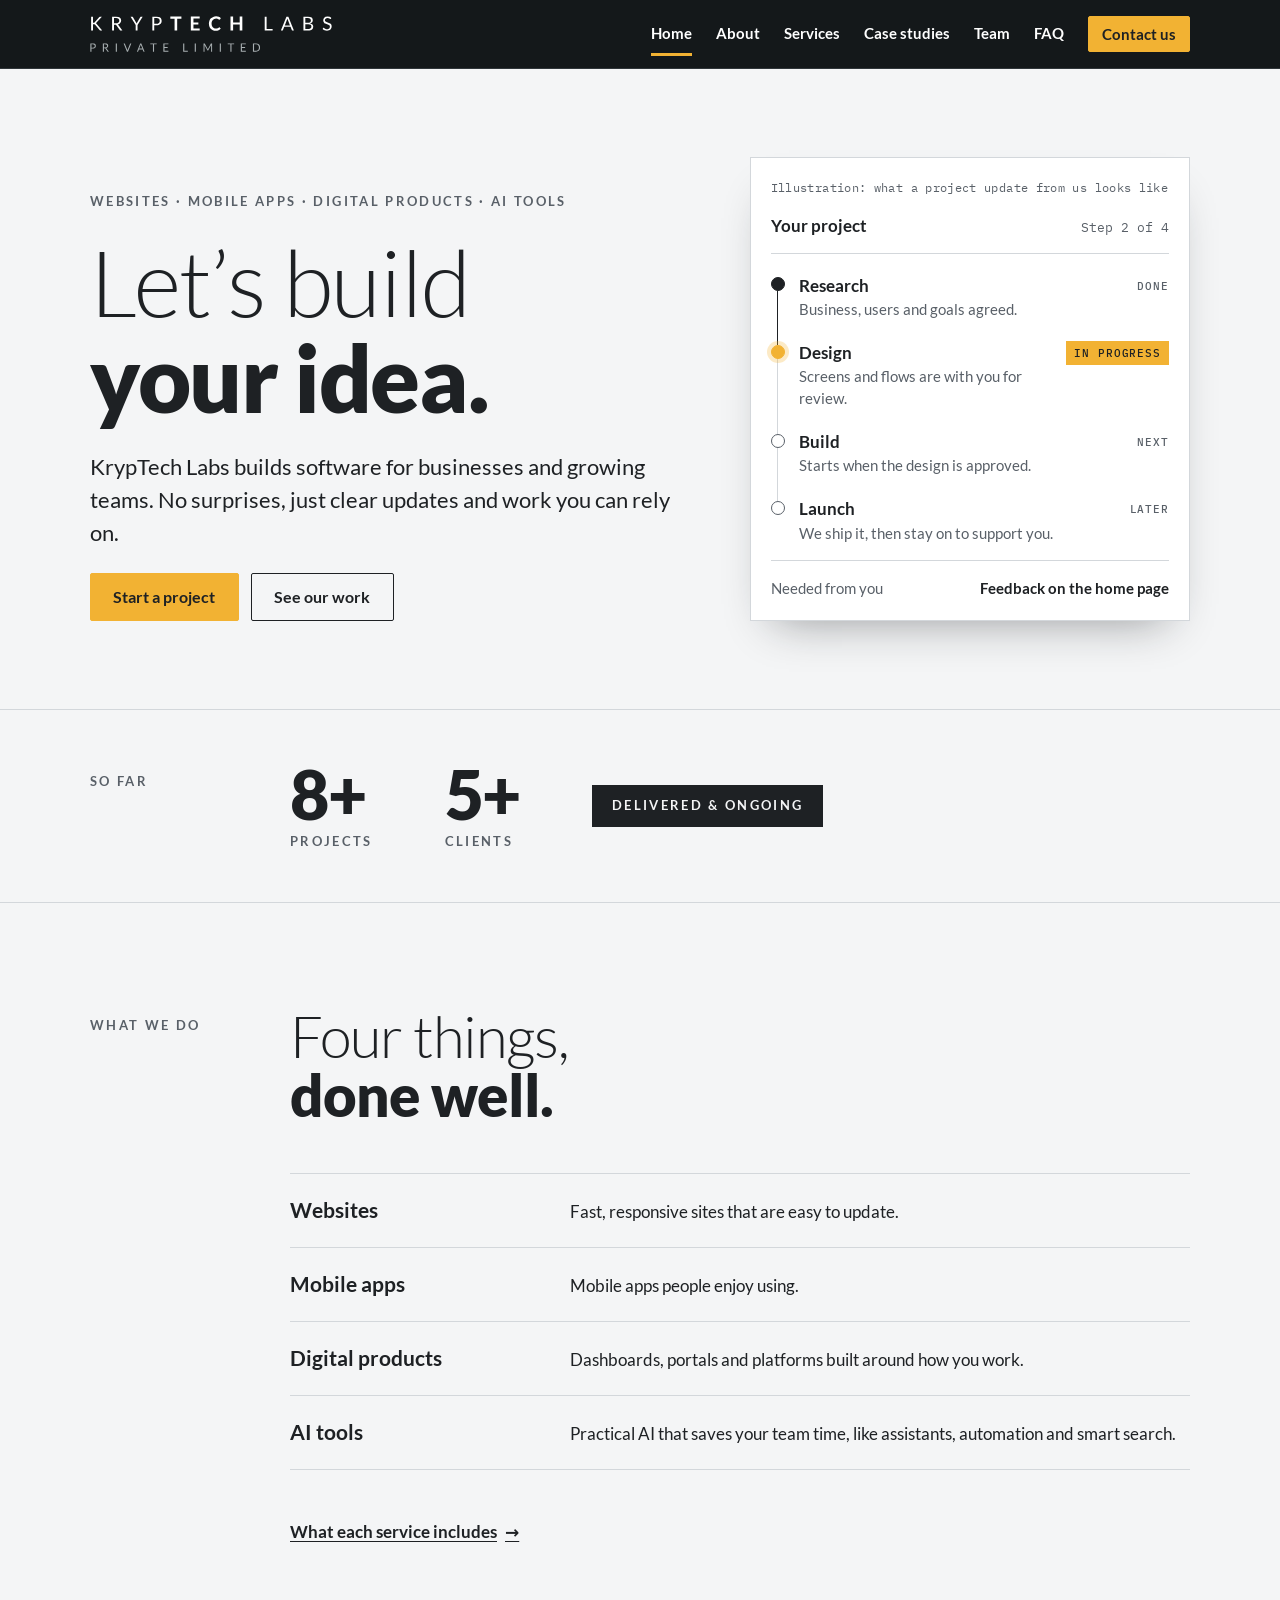
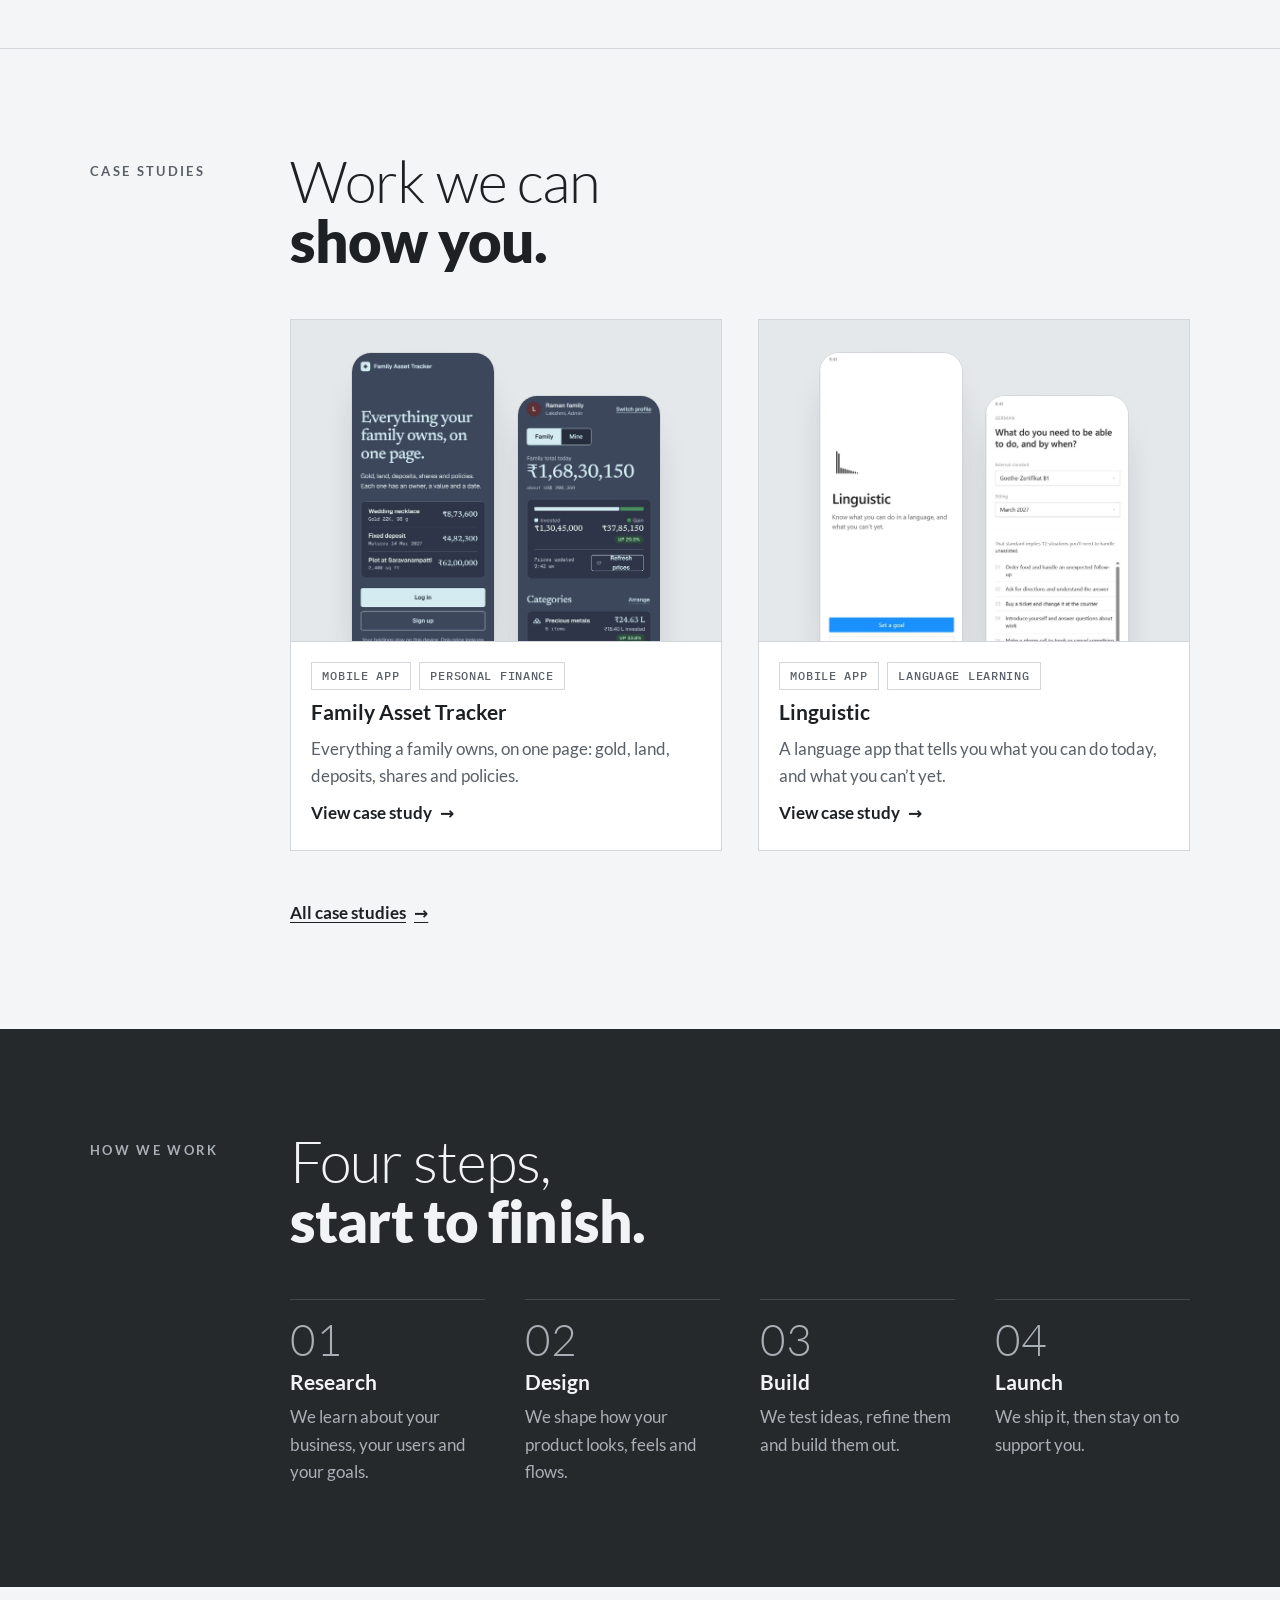
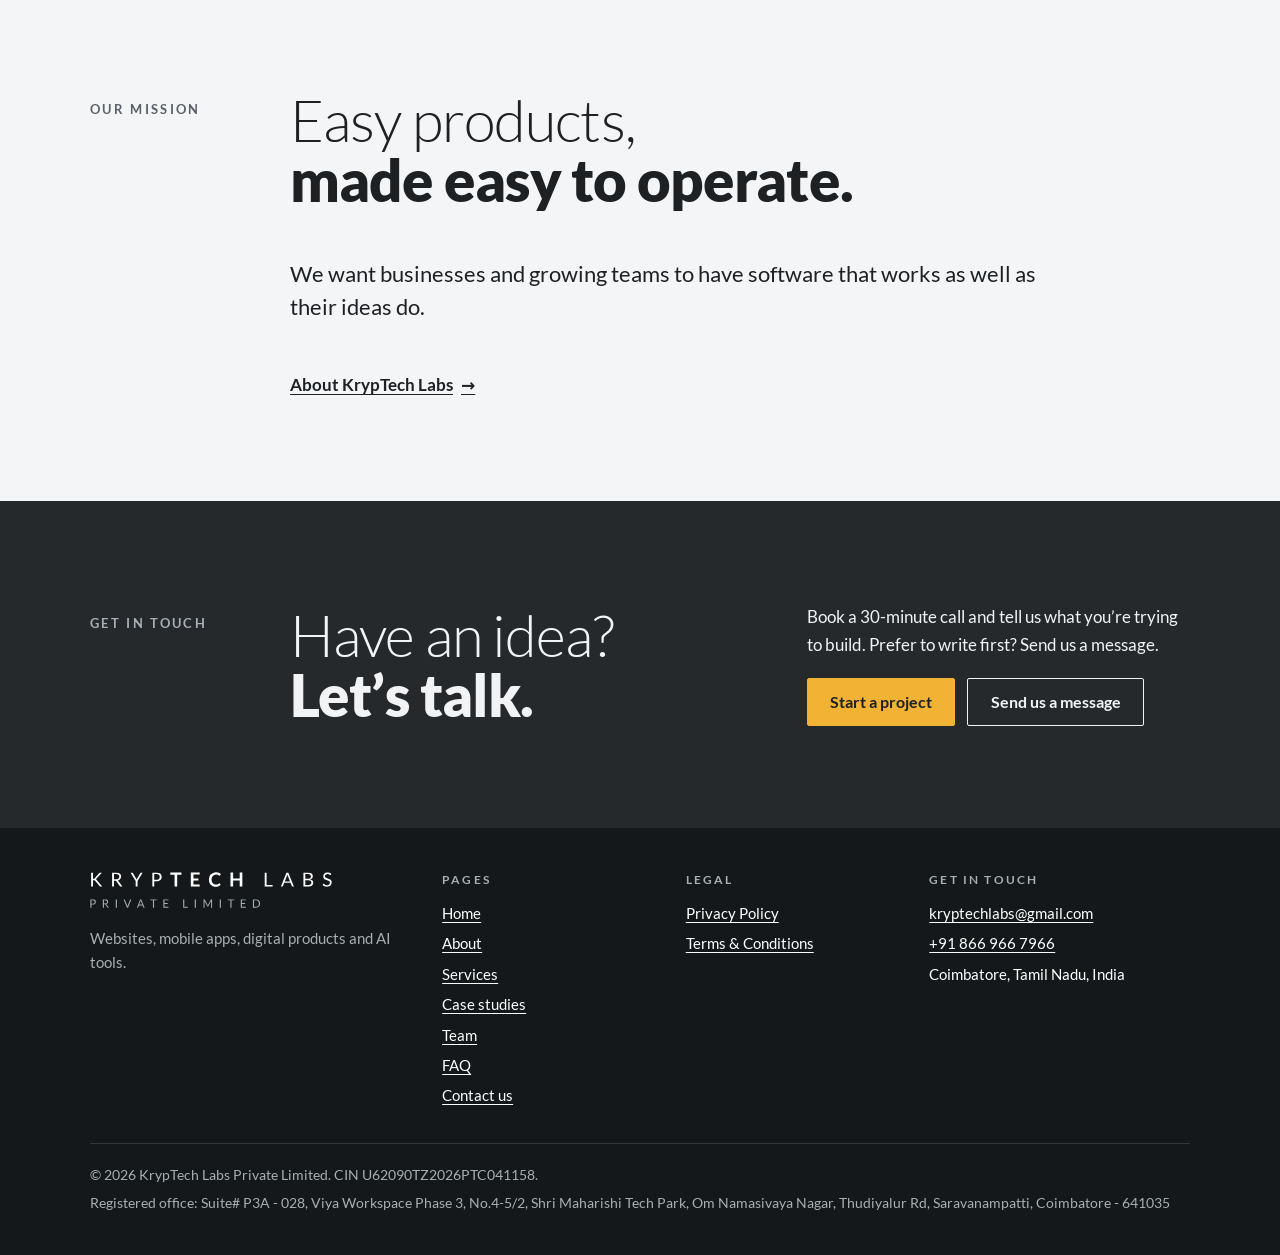
==== commit 35a0022f: "Search and link previews: brand name, share image, structured data - Titles and og:site_name use 'Kr" ====
--- a/index.html
+++ b/index.html
@@ -3,12 +3,25 @@
 <head>
 <meta charset="utf-8">
 <meta name="viewport" content="width=device-width, initial-scale=1, viewport-fit=cover">
-<title>KrypTech Labs | Websites, mobile apps, digital products and AI tools</title>
+<title>KrypTech Labs Pvt. Ltd. | Websites, mobile apps, digital products and AI tools</title>
 <meta name="description" content="KrypTech Labs builds websites, mobile apps, digital products and AI tools for businesses and growing teams. No surprises, just clear updates and work you can rely on.">
 <meta property="og:type" content="website">
-<meta property="og:site_name" content="KrypTech Labs">
-<meta property="og:title" content="KrypTech Labs | Websites, mobile apps, digital products and AI tools">
-<meta property="og:description" content="KrypTech Labs builds websites, mobile apps, digital products and AI tools for businesses and growing teams. No surprises, just clear updates and work you can rely on.">
+<meta property="og:site_name" content="KrypTech Labs Pvt. Ltd.">
+<meta property="og:title" content="KrypTech Labs Pvt. Ltd.">
+<meta property="og:description" content="Websites, mobile apps, digital products and AI tools for businesses and growing teams. Coimbatore, India.">
+<link rel="canonical" href="https://kryptechlabs.github.io/">
+<meta property="og:url" content="https://kryptechlabs.github.io/">
+<meta property="og:locale" content="en_IN">
+<meta property="og:image" content="https://kryptechlabs.github.io/assets/img/share-card.jpg">
+<meta property="og:image:type" content="image/jpeg">
+<meta property="og:image:width" content="1200">
+<meta property="og:image:height" content="630">
+<meta property="og:image:alt" content="KrypTech Labs Pvt. Ltd.: websites, mobile apps, digital products and AI tools">
+<meta name="twitter:card" content="summary_large_image">
+<meta name="twitter:title" content="KrypTech Labs Pvt. Ltd.">
+<meta name="twitter:description" content="Websites, mobile apps, digital products and AI tools for businesses and growing teams. Coimbatore, India.">
+<link rel="apple-touch-icon" href="assets/img/logo-square.png">
+<script type="application/ld+json">{"@context": "https://schema.org", "@graph": [{"@type": "WebSite", "@id": "https://kryptechlabs.github.io/#website", "name": "KrypTech Labs Pvt. Ltd.", "alternateName": ["KrypTech Labs", "KrypTech Labs Private Limited"], "url": "https://kryptechlabs.github.io/", "publisher": {"@id": "https://kryptechlabs.github.io/#organization"}}, {"@type": "Organization", "@id": "https://kryptechlabs.github.io/#organization", "name": "KrypTech Labs Pvt. Ltd.", "legalName": "KrypTech Labs Private Limited", "alternateName": "KrypTech Labs", "url": "https://kryptechlabs.github.io/", "logo": "https://kryptechlabs.github.io/assets/img/logo-square.png", "image": "https://kryptechlabs.github.io/assets/img/share-card.jpg", "description": "Websites, mobile apps, digital products and AI tools for businesses and growing teams.", "email": "kryptechlabs@gmail.com", "telephone": "+91-8669667966", "address": {"@type": "PostalAddress", "streetAddress": "Suite# P3A - 028, Viya Workspace Phase 3, No.4-5/2, Shri Maharishi Tech Park, Om Namasivaya Nagar, Thudiyalur Rd, Saravanampatti", "addressLocality": "Coimbatore", "addressRegion": "Tamil Nadu", "postalCode": "641035", "addressCountry": "IN"}, "founder": {"@type": "Person", "name": "Arul K Murthy", "jobTitle": "Co-Founder & Managing Director"}}]}</script>
 <meta name="theme-color" content="#14181a">
 <link rel="icon" href="data:image/svg+xml,%3Csvg xmlns='http://www.w3.org/2000/svg' viewBox='-12.9 -94.4 110 110'%3E%3Crect x='-12.9' y='-94.4' width='110' height='110' fill='%2314181A'/%3E%3Cpath fill='%23FFFFFF' d='M21.28 -44.27H25.3Q27.39 -44.27 28.62 -44.79Q29.86 -45.32 30.96 -46.58L57.2 -76.28Q58.41 -77.66 59.53 -78.23Q60.66 -78.81 62.42 -78.81H71.5L41.47 -44.88Q40.31 -43.61 39.29 -42.73Q38.28 -41.85 37.12 -41.30Q38.66 -40.81 39.82 -39.82Q40.97 -38.83 42.24 -37.34L73.59 0.0H64.35Q63.30 0.0 62.59 -0.16Q61.87 -0.33 61.35 -0.60Q60.83 -0.88 60.39 -1.32Q59.95 -1.76 59.51 -2.25L32.28 -33.55Q31.68 -34.21 31.15 -34.67Q30.63 -35.14 29.94 -35.47Q29.26 -35.80 28.35 -35.94Q27.44 -36.08 26.12 -36.08H21.28V0.0H10.67V-78.81H21.28Z'/%3E%3C/svg%3E">
 
--- a/assets/styles.css
+++ b/assets/styles.css
@@ -22,6 +22,13 @@
   --accent-fg: #1e2124;
   --danger: #a3262c;
   --shadow: 0 22px 44px -24px rgb(20 24 28 / 0.45);
+
+  /* Logo ground: the header and footer use it in both themes */
+  --brand: #14181a;
+  --brand-fg: #ffffff;
+  --brand-muted: #a9b0b2;
+  --brand-line: #30363a;
+  --brand-surface: #1e2326;
 
   /* Type */
   --font-display: "Lato", "Segoe UI", system-ui, -apple-system, "Helvetica Neue", Arial, sans-serif;
@@ -165,32 +172,33 @@
 
 /* ---------- Header ---------- */
 
+.on-brand {
+  background: var(--brand); color: var(--brand-fg);
+  --fg: var(--brand-fg); --muted: var(--brand-muted); --line: var(--brand-line);
+  --bg: var(--brand); --surface: var(--brand-surface);
+}
+
 .site-head {
   position: sticky; top: env(safe-area-inset-top, 0px); z-index: 10;
-  background: var(--bg); border-bottom: 1px solid var(--line);
+  border-bottom: 1px solid var(--line);
 }
 .site-head__in {
   display: flex; align-items: center; justify-content: space-between; flex-wrap: wrap;
   gap: 0.5rem 1.5rem; min-height: 4.25rem; padding-block: 0.6rem;
 }
 
-.mark { text-decoration: none; display: inline-flex; flex-direction: column; gap: 0.3rem; }
-.mark__w {
-  font: 300 1rem/1 var(--font-display); letter-spacing: 0.34em; text-transform: uppercase;
-  white-space: nowrap;
-}
-.mark__w b { font-weight: 900; }
-.mark__s { font: 400 0.5625rem/1 var(--font-body); letter-spacing: 0.42em; text-transform: uppercase; color: var(--muted); }
+.mark { display: inline-flex; flex: none; }
+.mark img { height: clamp(1.75rem, 8vw, 2.25rem); width: auto; }
 
 .menu-btn { display: none; }
 
-.nav { display: flex; flex-wrap: wrap; align-items: center; gap: 0.25rem 1.75rem; }
+.nav { display: flex; flex-wrap: wrap; align-items: center; gap: 0.25rem 1.5rem; }
 .nav a { font-weight: 700; font-size: 0.9375rem; text-decoration: none; padding-block: 0.5rem; }
 .nav a:not(.btn) { border-bottom: 3px solid transparent; }
-.nav a:not(.btn):hover { border-bottom-color: var(--line); }
+.nav a:not(.btn):hover { border-bottom-color: var(--muted); }
 .nav a[aria-current="page"]:not(.btn) { border-bottom-color: var(--accent); }
 
-@media (max-width: 47.99em) {
+@media (max-width: 61.99em) {
   .js .menu-btn { display: inline-flex; }
   .js .nav { display: none; }
   .js .nav.is-open { display: flex; }
@@ -237,6 +245,7 @@
 }
 
 .page-hero { padding-block: clamp(2.75rem, 7vw, 5rem) clamp(2.5rem, 6vw, 4rem); }
+.page-hero--compact { padding-block: clamp(2rem, 5vw, 3.25rem) clamp(1rem, 3vw, 1.5rem); }
 
 /* Project update illustration */
 .update {
@@ -364,6 +373,7 @@
 .shot figcaption { font-size: 0.9375rem; line-height: 1.45; color: var(--muted); }
 
 .case { scroll-margin-top: 6rem; }
+.chip.chip--status { background: var(--accent); border-color: var(--accent); color: var(--accent-fg); }
 .case__head { display: grid; gap: 1.25rem; justify-items: start; }
 .chips { display: flex; flex-wrap: wrap; gap: 0.5rem; }
 .chip {
@@ -455,15 +465,16 @@
 @media (min-width: 52em) { .cta { grid-template-columns: minmax(0, 1.1fr) minmax(0, 0.9fr); } }
 .cta__side { display: grid; gap: 1.25rem; justify-items: start; }
 
-.site-foot { border-top: 1px solid var(--line); padding-block: 2.5rem; font-size: 0.9375rem; }
+.site-foot { padding-block: 2.75rem 2.5rem; font-size: 0.9375rem; }
 .site-foot__in { display: grid; gap: 2rem 3rem; }
 .site-foot__in > * { min-width: 0; }
 @media (min-width: 36em) { .site-foot__in { grid-template-columns: repeat(2, minmax(0, 1fr)); } }
 @media (min-width: 64em) { .site-foot__in { grid-template-columns: minmax(0, 1.4fr) minmax(0, 0.9fr) minmax(0, 0.9fr) minmax(0, 1.2fr); } }
 .site-foot h2 { font: 700 0.75rem/1.4 var(--font-body); letter-spacing: 0.18em; text-transform: uppercase; color: var(--muted); margin-bottom: 0.75rem; }
 .site-foot ul { display: grid; gap: 0.4rem; }
-.site-foot__legal { margin-top: 2.25rem; padding-top: 1.25rem; border-top: 1px solid var(--line); color: var(--muted); }
-.site-foot .mark { margin-bottom: 1rem; }
+.site-foot__legal { margin-top: 2.25rem; padding-top: 1.25rem; border-top: 1px solid var(--line); color: var(--muted); display: grid; gap: 0.35rem; font-size: 0.875rem; }
+.contact-item__addr { font-style: normal; line-height: 1.55; max-width: 26em; }
+.site-foot .mark { margin-bottom: 1.1rem; }
 
 /* ---------- Case study tiles ---------- */
 
@@ -506,6 +517,44 @@
   outline: 1px dashed var(--fg); padding: 0 0.25em;
 }
 
+/* ---------- Team ---------- */
+
+.members { display: grid; gap: clamp(1.5rem, 3vw, 2.25rem); }
+.member {
+  display: grid; gap: 1.5rem; background: var(--surface); border: 1px solid var(--line);
+  padding: clamp(1.25rem, 3.5vw, 2.25rem); max-width: 54rem;
+}
+.member > * { min-width: 0; }
+.member__head { display: flex; flex-wrap: wrap; gap: 1.25rem 1.5rem; align-items: center; }
+.member__head .person__mono { width: 5.5rem; font-size: 1.9rem; flex: none; }
+.member__id { display: grid; gap: 0.3rem; min-width: 0; }
+.member__links { display: flex; flex-wrap: wrap; gap: 0.25rem 1.25rem; margin-top: 0.3rem; }
+.member__links a { font-weight: 700; }
+.member__cols { display: grid; gap: 1.5rem 2.5rem; padding-top: 1.5rem; border-top: 1px solid var(--line); }
+.member__cols .ticks { gap: 0.9rem; }
+.member__cols > div { display: grid; gap: 0.75rem; align-content: start; min-width: 0; }
+@media (min-width: 44em) { .member__cols { grid-template-columns: minmax(0, 1.4fr) minmax(0, 1fr); } }
+
+/* ---------- FAQ ---------- */
+
+.faq { display: grid; gap: 2.75rem; max-width: 48rem; }
+.faq__group { display: grid; gap: 0.9rem; }
+.faq__list { border-bottom: 1px solid var(--line); }
+.faq__item { border-top: 1px solid var(--line); }
+.faq__item summary {
+  display: flex; justify-content: space-between; align-items: baseline; gap: 1.5rem;
+  padding-block: 1.1rem; cursor: pointer; list-style: none;
+  font: 700 1.125rem/1.35 var(--font-body);
+}
+.faq__item summary::-webkit-details-marker { display: none; }
+.faq__item summary::after {
+  content: "+"; flex: none; font: 300 1.6rem/0.8 var(--font-display); color: var(--muted);
+}
+.faq__item[open] summary::after { content: "\2212"; }
+.faq__item summary:hover span { text-decoration: underline; text-decoration-thickness: 2px; text-underline-offset: 0.2em; }
+.faq__a { padding: 0 2.5rem 1.4rem 0; max-width: 40em; }
+.faq__a a { font-weight: 700; }
+
 @media (prefers-reduced-motion: reduce) {
   *, *::before, *::after { transition: none !important; animation: none !important; }
 }
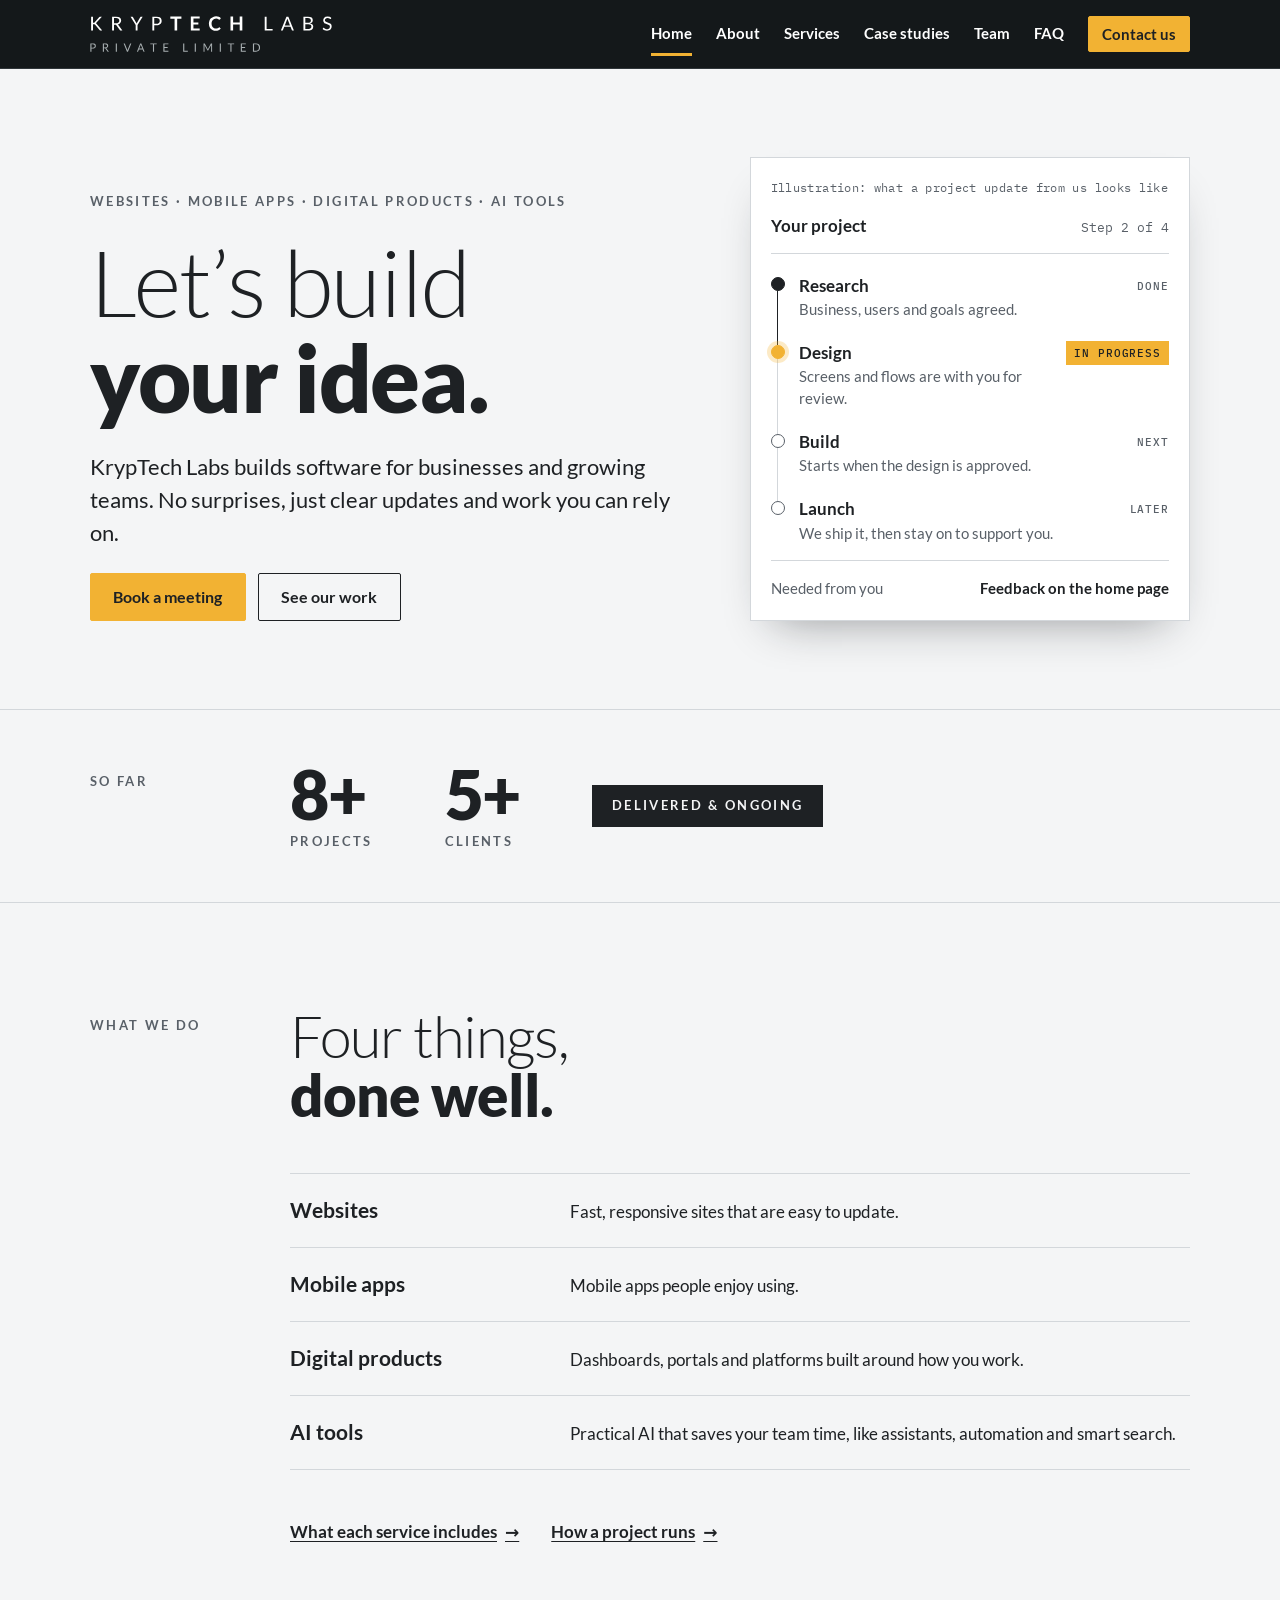
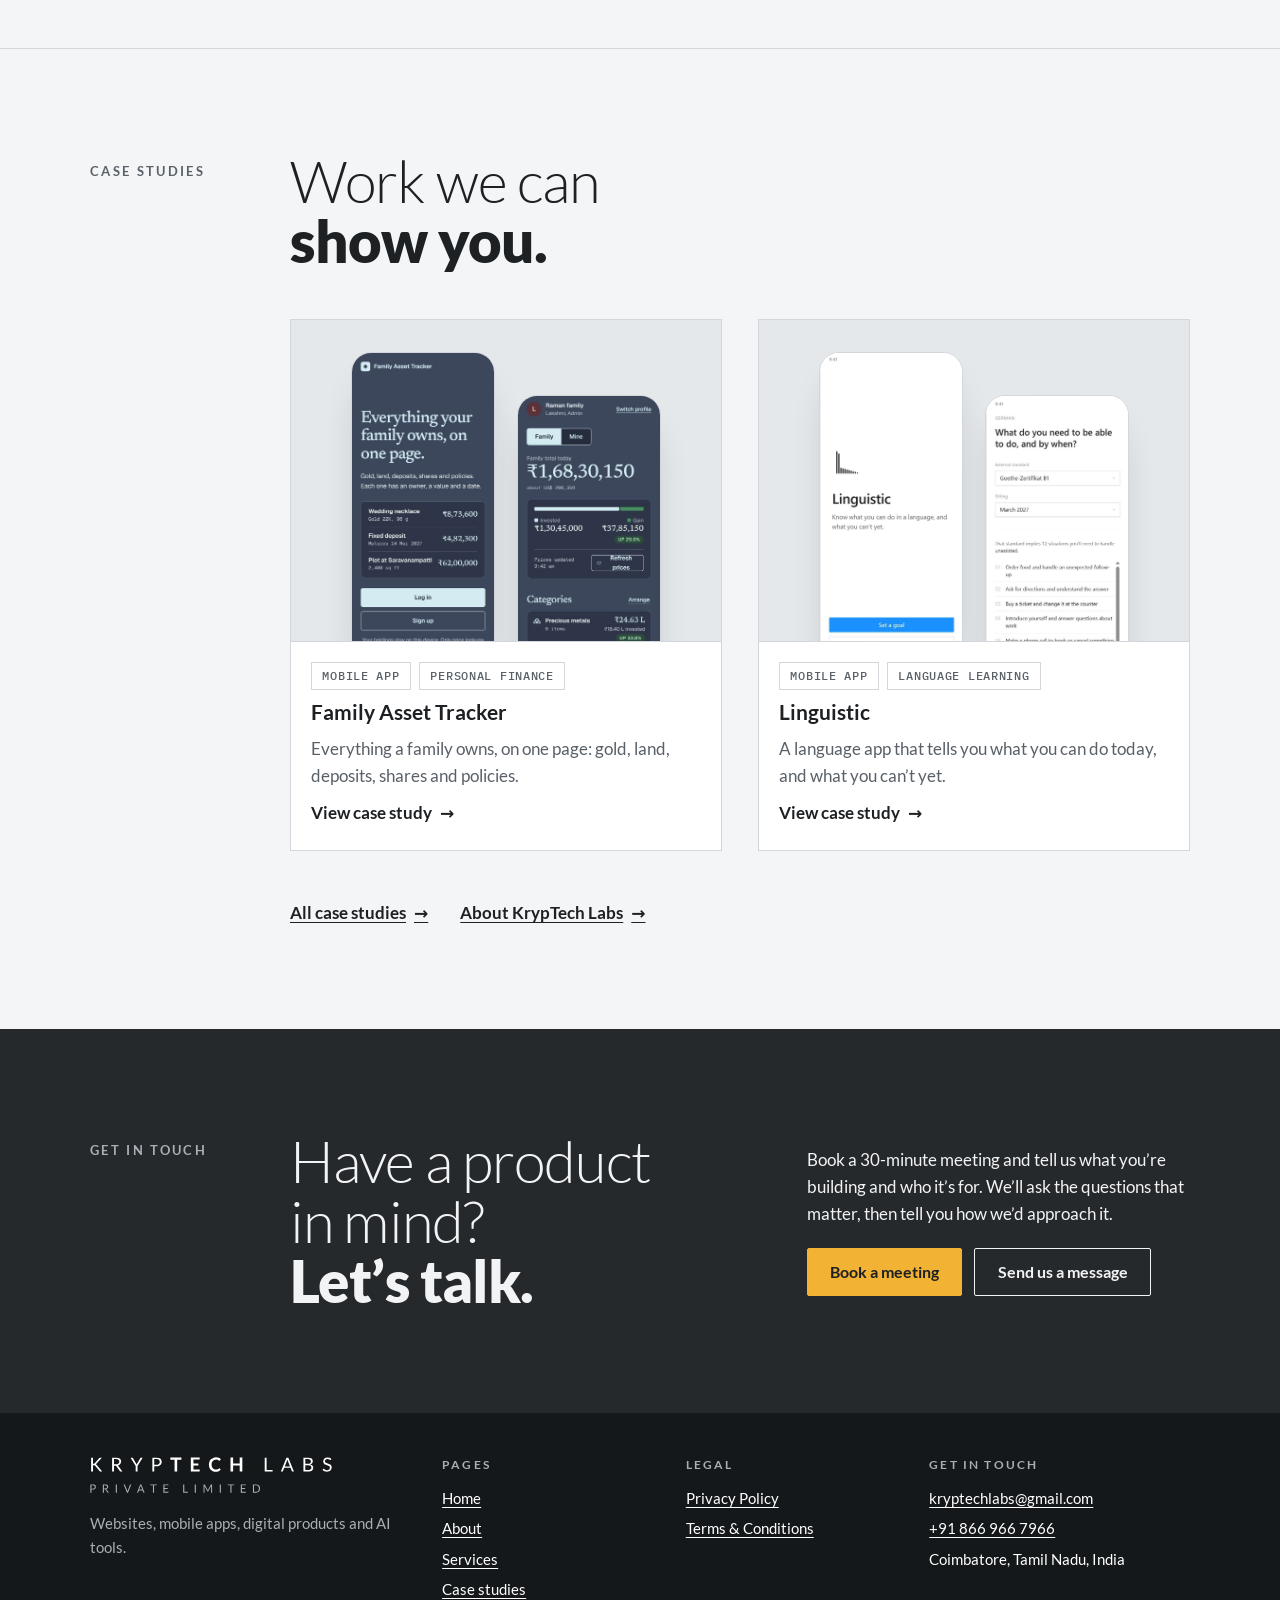
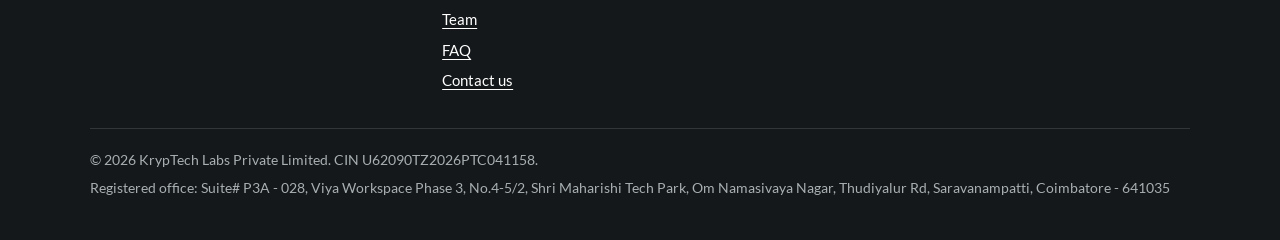
==== commit 4465da17: "One closing section, no repeated blocks, Services links to case studies - Every page that had 'Have " ====
--- a/index.html
+++ b/index.html
@@ -47,7 +47,7 @@
       <h1 class="display display--xl">Let&rsquo;s build <strong>your idea.</strong></h1>
       <p class="lead">KrypTech Labs builds software for businesses and growing teams. No surprises, just clear updates and work you can rely on.</p>
       <div class="btn-row">
-        <a class="btn btn--primary" href="https://cal.com/kryptech-labs/30min?user=kryptech-labs&amp;overlayCalendar=true" target="_blank" rel="noopener">Start a project<span class="vh"> (books a 30-minute call, opens in a new tab)</span></a>
+        <a class="btn btn--primary" href="https://cal.com/kryptech-labs/30min?user=kryptech-labs&amp;overlayCalendar=true" target="_blank" rel="noopener">Book a meeting<span class="vh"> (opens the booking page in a new tab)</span></a>
         <a class="btn" href="case-studies.html">See our work</a>
       </div>
     </div>
@@ -87,7 +87,7 @@
         <a class="row" href="services.html#digital-products"><h3 class="h3">Digital products</h3><p>Dashboards, portals and platforms built around how you work.</p></a>
         <a class="row" href="services.html#ai-tools"><h3 class="h3">AI tools</h3><p>Practical AI that saves your team time, like assistants, automation and smart search.</p></a>
       </div>
-      <p><a class="arrow-link" href="services.html">What each service includes</a></p>
+      <p class="links-row"><a class="arrow-link" href="services.html">What each service includes</a><a class="arrow-link" href="services.html#how-we-work">How a project runs</a></p>
     </div>
   </div>
 </section>
@@ -114,33 +114,7 @@
             <span class="arrow-link">View case study</span>
           </div>
         </a></div>
-      <p><a class="arrow-link" href="case-studies.html">All case studies</a></p>
-    </div>
-  </div>
-</section>
-
-<section class="band band--ink">
-  <div class="wrap sec">
-    <p class="label">How we work</p>
-    <div class="sec__body">
-      <h2 class="display display--lg">Four steps, <strong>start to finish.</strong></h2>
-      <ol class="steps">
-        <li class="step"><span class="step__n" aria-hidden="true">01</span><h3 class="h3">Research</h3><p>We learn about your business, your users and your goals.</p></li>
-        <li class="step"><span class="step__n" aria-hidden="true">02</span><h3 class="h3">Design</h3><p>We shape how your product looks, feels and flows.</p></li>
-        <li class="step"><span class="step__n" aria-hidden="true">03</span><h3 class="h3">Build</h3><p>We test ideas, refine them and build them out.</p></li>
-        <li class="step"><span class="step__n" aria-hidden="true">04</span><h3 class="h3">Launch</h3><p>We ship it, then stay on to support you.</p></li>
-      </ol>
-    </div>
-  </div>
-</section>
-
-<section class="band">
-  <div class="wrap sec">
-    <p class="label">Our mission</p>
-    <div class="sec__body">
-      <h2 class="display display--lg">Easy products, <strong>made easy to operate.</strong></h2>
-      <p class="lead">We want businesses and growing teams to have software that works as well as their ideas do.</p>
-      <p><a class="arrow-link" href="about.html">About KrypTech Labs</a></p>
+      <p class="links-row"><a class="arrow-link" href="case-studies.html">All case studies</a><a class="arrow-link" href="about.html">About KrypTech Labs</a></p>
     </div>
   </div>
 </section>
@@ -149,17 +123,18 @@
   <div class="wrap sec">
     <p class="label">Get in touch</p>
     <div class="cta">
-      <h2 class="display display--lg">Have an idea? <strong>Let&rsquo;s talk.</strong></h2>
+      <h2 class="display display--lg">Have a product in mind? <strong>Let&rsquo;s talk.</strong></h2>
       <div class="cta__side">
-        <p>Book a 30-minute call and tell us what you&rsquo;re trying to build. Prefer to write first? Send us a message.</p>
+        <p>Book a 30-minute meeting and tell us what you&rsquo;re building and who it&rsquo;s for. We&rsquo;ll ask the questions that matter, then tell you how we&rsquo;d approach it.</p>
         <div class="btn-row">
-          <a class="btn btn--primary" href="https://cal.com/kryptech-labs/30min?user=kryptech-labs&amp;overlayCalendar=true" target="_blank" rel="noopener">Start a project<span class="vh"> (books a 30-minute call, opens in a new tab)</span></a>
+          <a class="btn btn--primary" href="https://cal.com/kryptech-labs/30min?user=kryptech-labs&amp;overlayCalendar=true" target="_blank" rel="noopener">Book a meeting<span class="vh"> (opens the booking page in a new tab)</span></a>
           <a class="btn" href="contact.html">Send us a message</a>
         </div>
       </div>
     </div>
   </div>
 </section>
+
 </main>
 <footer class="site-foot on-brand">
   <div class="wrap">
--- a/assets/styles.css
+++ b/assets/styles.css
@@ -373,6 +373,8 @@
 .shot figcaption { font-size: 0.9375rem; line-height: 1.45; color: var(--muted); }
 
 .case { scroll-margin-top: 6rem; }
+section[id] { scroll-margin-top: 5.5rem; }
+.links-row { display: flex; flex-wrap: wrap; gap: 0.75rem 2rem; }
 .chip.chip--status { background: var(--accent); border-color: var(--accent); color: var(--accent-fg); }
 .case__head { display: grid; gap: 1.25rem; justify-items: start; }
 .chips { display: flex; flex-wrap: wrap; gap: 0.5rem; }
